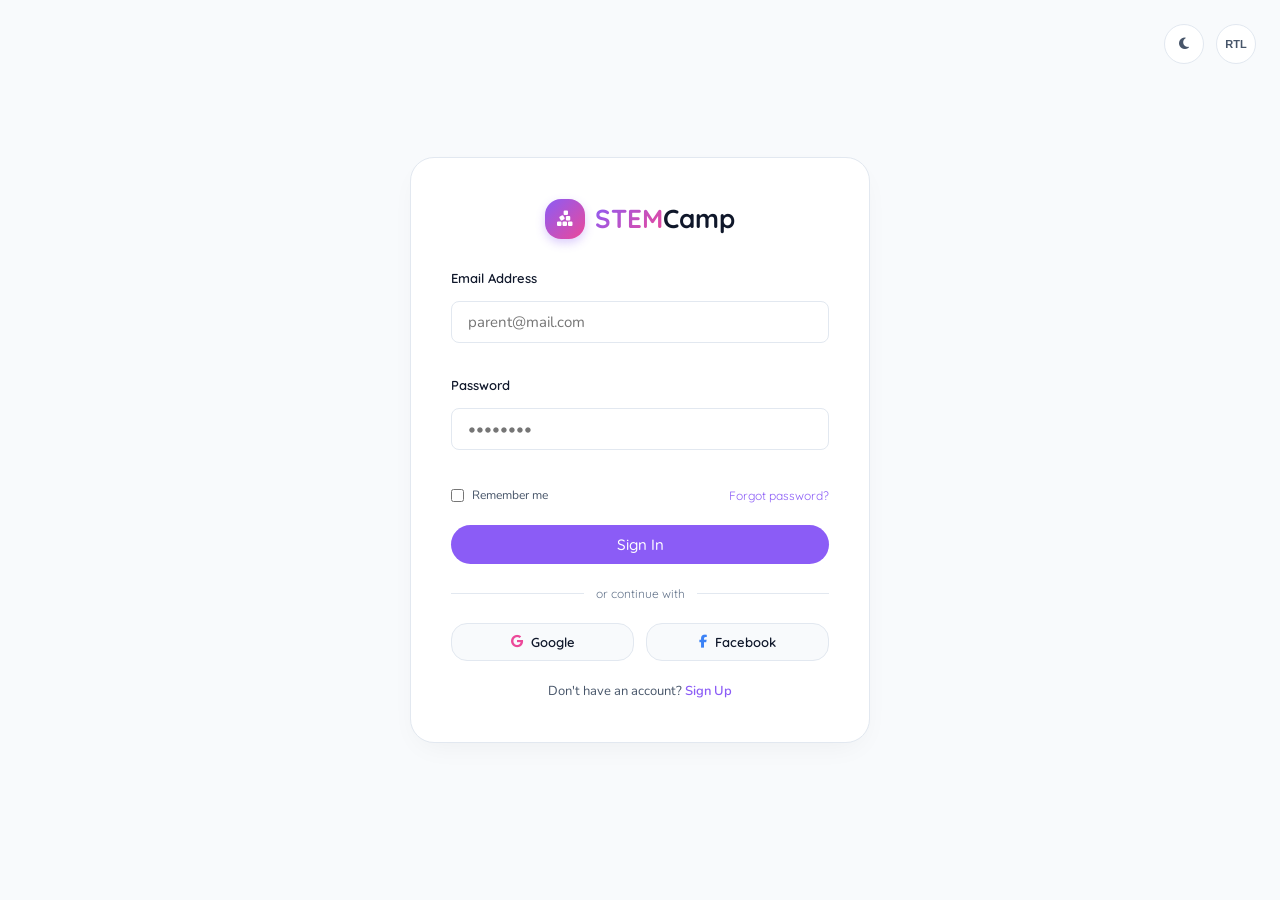
==== login.html @ 44f28d8b "bvv" ====
<!DOCTYPE html>
<html lang="en" dir="ltr">
<head>
    <meta charset="UTF-8">
    <meta name="viewport" content="width=device-width, initial-scale=1.0">
    <title>Login - STEM & Coding Summer Camp Portal</title>
    <!-- Inline SVG Favicon representing branding cubes -->
    <link rel="icon" type="image/svg+xml" href="data:image/svg+xml,%3Csvg xmlns='http://www.w3.org/2000/svg' viewBox='0 0 100 100'%3E%3Cpath d='M50 15 L85 32 L50 50 L15 32 Z' fill='%23a855f7'/%3E%3Cpath d='M15 32 L50 50 L50 85 L15 67 Z' fill='%237c3aed'/%3E%3Cpath d='M50 50 L85 32 L85 67 L50 85 Z' fill='%236d28d9'/%3E%3Cpath d='M50 35 L68 44 L50 53 L32 44 Z' fill='%23ec4899'/%3E%3Cpath d='M32 44 L50 53 L50 71 L32 62 Z' fill='%23db2777'/%3E%3Cpath d='M50 53 L68 44 L68 62 L50 71 Z' fill='%23be185d'/%3E%3C/svg%3E">
    <!-- Google Fonts for Modern Playful and Professional Look -->
    <link rel="preconnect" href="https://fonts.googleapis.com">
    <link rel="preconnect" href="https://fonts.gstatic.com" crossorigin>
    <link href="https://fonts.googleapis.com/css2?family=Nunito:wght@300..900&family=Quicksand:wght@300..700&family=Inter:wght@300..900&display=swap" rel="stylesheet">
    <!-- FontAwesome Icons -->
    <link rel="stylesheet" href="https://cdnjs.cloudflare.com/ajax/libs/font-awesome/6.4.0/css/all.min.css">
    <!-- Local Stylesheet -->
    <link rel="stylesheet" href="style.css">
</head>
<body class="light-theme ltr auth-body">

    <!-- Top Right Toggles -->
    <div class="auth-header-toggles">
        <!-- Theme Toggle -->
        <button class="theme-toggle" aria-label="Toggle Dark/Light Mode">
            <i class="fa-solid fa-moon"></i>
        </button>
        <!-- LTR/RTL Text Direction Toggle -->
        <button class="dir-toggle" aria-label="Toggle LTR/RTL Text Direction">
            <span>RTL</span>
        </button>
    </div>

    <!-- Login Container -->
    <div class="auth-card">
        <!-- Logo -->
        <a href="index.html" class="logo">
            <div class="logo-icon">
                <i class="fa-solid fa-cubes-stacked"></i>
            </div>
            <div class="logo-text">
                <span class="logo-highlight">STEM</span>Camp
            </div>
        </a>

        <!-- Form -->
        <form class="auth-form" id="login-form">
            <div class="form-group">
                <label class="form-label" for="login-email">Email Address</label>
                <input type="email" id="login-email" class="form-input" placeholder="parent@mail.com" required>
            </div>
            <div class="form-group">
                <label class="form-label" for="login-password">Password</label>
                <input type="password" id="login-password" class="form-input" placeholder="••••••••" required>
            </div>

            <div class="form-options">
                <label class="form-checkbox">
                    <input type="checkbox" id="remember-me">
                    <span>Remember me</span>
                </label>
                <a href="#">Forgot password?</a>
            </div>

            <button type="submit" class="btn btn-primary w-100">Sign In</button>
        </form>

        <!-- Divider -->
        <div class="auth-divider">or continue with</div>

        <!-- OAuth Buttons -->
        <div class="oauth-buttons">
            <button type="button" class="btn-oauth" id="oauth-google">
                <i class="fa-brands fa-google text-pink"></i> Google
            </button>
            <button type="button" class="btn-oauth" id="oauth-facebook">
                <i class="fa-brands fa-facebook-f text-blue"></i> Facebook
            </button>
        </div>

        <!-- Footer link -->
        <div class="auth-footer-text">
            Don't have an account? <a href="register.html">Sign Up</a>
        </div>
    </div>

    <script>
        document.addEventListener('DOMContentLoaded', () => {
            const body = document.body;
            const themeToggles = document.querySelectorAll('.theme-toggle');
            const dirToggles = document.querySelectorAll('.dir-toggle');
            const loginForm = document.getElementById('login-form');

            // --- Theme & Direction Sync on Load ---
            const savedTheme = localStorage.getItem('theme');
            if (savedTheme === 'dark') {
                body.classList.add('dark-theme');
                themeToggles.forEach(t => {
                    const icon = t.querySelector('i');
                    if (icon) icon.className = 'fa-solid fa-sun';
                });
            }

            const savedDir = localStorage.getItem('dir');
            if (savedDir === 'rtl') {
                body.classList.add('rtl');
                document.documentElement.dir = 'rtl';
                dirToggles.forEach(t => {
                    const span = t.querySelector('span');
                    if (span) span.textContent = 'LTR';
                });
            }

            // --- Toggles Functionality ---
            themeToggles.forEach(toggle => {
                toggle.addEventListener('click', () => {
                    body.classList.toggle('dark-theme');
                    const isDark = body.classList.contains('dark-theme');
                    themeToggles.forEach(t => {
                        const icon = t.querySelector('i');
                        if (icon) {
                            icon.className = isDark ? 'fa-solid fa-sun' : 'fa-solid fa-moon';
                        }
                    });
                    localStorage.setItem('theme', isDark ? 'dark' : 'light');
                });
            });

            dirToggles.forEach(toggle => {
                toggle.addEventListener('click', () => {
                    body.classList.toggle('rtl');
                    const isRtl = body.classList.contains('rtl');
                    document.documentElement.dir = isRtl ? 'rtl' : 'ltr';
                    dirToggles.forEach(t => {
                        const span = t.querySelector('span');
                        if (span) {
                            span.textContent = isRtl ? 'LTR' : 'RTL';
                        }
                    });
                    localStorage.setItem('dir', isRtl ? 'rtl' : 'ltr');
                });
            });

            // --- Form Redirection ---
            if (loginForm) {
                loginForm.addEventListener('submit', (e) => {
                    e.preventDefault();
                    const email = document.getElementById('login-email').value;
                    
                    // Simple simulated routing logic
                    if (email.toLowerCase().includes('admin')) {
                        window.location.href = 'index.html?view=admin-dashboard';
                    } else {
                        window.location.href = 'index.html?view=user-dashboard';
                    }
                });
            }

            // Simulating OAuth clicks
            const socialButtons = document.querySelectorAll('.btn-oauth');
            socialButtons.forEach(btn => {
                btn.addEventListener('click', () => {
                    window.location.href = 'index.html?view=user-dashboard';
                });
            });
        });
    </script>
</body>
</html>
---- style.css ----
/* ==========================================================================
   DESIGN SYSTEM & VARIABLES
   ========================================================================== */
:root {
    /* HSL Tailored Brand Palette */
    --purple: #8b5cf6;
    --purple-hover: #7c3aed;
    --purple-light: #f5f3ff;
    
    --pink: #ec4899;
    --pink-hover: #db2777;
    --pink-light: #fdf2f8;
    
    --blue: #3b82f6;
    --blue-hover: #2563eb;
    --blue-light: #eff6ff;
    
    --green: #22c55e;
    --green-hover: #16a34a;
    --green-light: #f0fdf4;
    
    --yellow: #eab308;
    --yellow-hover: #ca8a04;
    --yellow-light: #fef9c3;
    
    --red: #ef4444;
    --red-light: #fee2e2;
    --red-hover: #dc2626;

    /* Light Mode Variables */
    --bg-primary: #ffffff;
    --bg-secondary: #f8fafc;
    --bg-alt: #f1f5f9;
    --text-primary: #0f172a;
    --text-secondary: #475569;
    --text-muted: #64748b;
    --border-color: #e2e8f0;
    --card-bg: rgba(255, 255, 255, 0.85);
    --card-shadow: 0 10px 30px -10px rgba(0, 0, 0, 0.06);
    --sidebar-bg: #1e293b;
    --sidebar-link-hover: #334155;
    --topbar-bg: #ffffff;
    --input-bg: #ffffff;
    
    /* Font Stacks */
    --font-heading: 'Quicksand', sans-serif;
    --font-body: 'Nunito', sans-serif;
    --font-mono: 'Inter', sans-serif;
    
    /* Hero Overlays with at least 70% visibility of background images (Dark overlays for white text contrast) */
    --hero-overlay-light: linear-gradient(135deg, rgba(15, 23, 42, 0.35), rgba(15, 23, 42, 0.25));
    --hero-overlay-blue: linear-gradient(135deg, rgba(11, 19, 41, 0.35), rgba(15, 23, 42, 0.25));

    /* Border Radius System */
    --radius-sm: 8px;
    --radius-md: 16px;
    --radius-lg: 24px;
    --radius-full: 9999px;
    
    /* Animation System */
    --transition-fast: 0.2s ease;
    --transition-normal: 0.3s cubic-bezier(0.4, 0, 0.2, 1);
    --transition-slow: 0.5s ease;
}

/* Dark Mode Variables Override */
body.dark-theme {
    --bg-primary: #0f172a;
    --bg-secondary: #1e293b;
    --bg-alt: #0b0f19;
    --text-primary: #f8fafc;
    --text-secondary: #cbd5e1;
    --text-muted: #94a3b8;
    --border-color: #334155;
    --card-bg: rgba(30, 41, 59, 0.85);
    --card-shadow: 0 10px 30px -10px rgba(0, 0, 0, 0.3);
    --sidebar-bg: #0b1329;
    --sidebar-link-hover: #1e293b;
    --topbar-bg: #0f172a;
    --input-bg: #1e293b;
    
    /* Light tints overrides in dark mode */
    --purple-light: rgba(139, 92, 246, 0.12);
    --pink-light: rgba(236, 72, 153, 0.12);
    --blue-light: rgba(59, 130, 246, 0.12);
    --green-light: rgba(34, 197, 94, 0.12);
    --yellow-light: rgba(234, 179, 8, 0.12);
    --red-light: rgba(239, 68, 68, 0.12);

    /* Hero Overlays with at least 70% visibility of background images (Dark mode variants) */
    --hero-overlay-light: linear-gradient(135deg, rgba(15, 23, 42, 0.35), rgba(15, 23, 42, 0.25));
    --hero-overlay-blue: linear-gradient(135deg, rgba(11, 19, 41, 0.35), rgba(15, 23, 42, 0.25));
}

/* RTL Direction Support */
body.rtl {
    direction: rtl;
    text-align: right;
}

/* ==========================================================================
   BASE STYLES & RESET
   ========================================================================== */
* {
    box-sizing: border-box;
    margin: 0;
    padding: 0;
}

html {
    overflow-x: hidden;
    width: 100%;
}

body {
    font-family: var(--font-body);
    font-size: 16px;
    line-height: 1.6;
    background-color: var(--bg-primary);
    color: var(--text-primary);
    transition: background-color var(--transition-normal), color var(--transition-normal);
    overflow-x: hidden;
    width: 100%;
    position: relative;
}

h1, h2, h3, h4, h5, h6 {
    font-family: var(--font-heading);
    font-weight: 600;
    color: var(--text-primary);
    line-height: 1.25;
}

a {
    color: var(--purple);
    text-decoration: none;
    transition: color var(--transition-fast);
}

a:hover {
    color: var(--purple-hover);
}

ul {
    list-style: none;
}

img {
    max-width: 100%;
    height: auto;
    display: block;
}

/* ==========================================================================
   LAYOUT CONTAINERS & UTILITIES
   ========================================================================== */
.container {
    width: 100%;
    max-width: 1200px;
    margin: 0 auto;
    padding: 0 24px;
}

.grid {
    display: grid;
    gap: 32px;
}

.grid-2-equal {
    grid-template-columns: repeat(2, 1fr);
}

.grid-3 {
    grid-template-columns: repeat(3, 1fr);
}

.grid-4 {
    grid-template-columns: repeat(4, 1fr);
}

.bg-alt {
    background-color: var(--bg-secondary);
}

.text-center { text-align: center; }
.text-purple { color: var(--purple) !important; }
.text-pink { color: var(--pink) !important; }
.text-blue { color: var(--blue) !important; }
.text-green { color: var(--green) !important; }
.text-yellow { color: var(--yellow) !important; }
.text-red { color: var(--red) !important; }
.text-white { color: #ffffff !important; }
.text-dark { color: #0f172a !important; }
.bg-purple { background-color: var(--purple) !important; }
.bg-pink { background-color: var(--pink) !important; }
.bg-blue { background-color: var(--blue) !important; }
.bg-green { background-color: var(--green) !important; }
.bg-yellow { background-color: var(--yellow) !important; }
.bg-red { background-color: var(--red) !important; }
.bg-pink-light { background-color: var(--pink-light) !important; }
.bg-blue-light { background-color: var(--blue-light) !important; }
.bg-green-light { background-color: var(--green-light) !important; }
.bg-red-light { background-color: var(--red-light) !important; }

.mt-2 { margin-top: 16px; }
.mt-3 { margin-top: 24px; }
.mt-4 { margin-top: 32px; }
.mb-2 { margin-bottom: 16px; }
.mb-4 { margin-bottom: 32px; }
.w-100 { width: 100%; }
.max-width-700 { max-width: 700px; margin-left: auto; margin-right: auto; }
.max-width-400 { max-width: 400px; }
.hidden { display: none !important; }
.rounded-card { border-radius: var(--radius-md); }
.box-shadow-lg { box-shadow: 0 20px 40px -15px rgba(0, 0, 0, 0.1); }
.text-muted { color: var(--text-muted); }
.text-uppercase { text-transform: uppercase; }
.text-sm { font-size: 14px; }

/* ==========================================================================
   BUTTONS & FORMS
   ========================================================================== */
.btn {
    display: inline-flex;
    align-items: center;
    justify-content: center;
    gap: 8px;
    font-family: var(--font-heading);
    font-weight: 500;
    font-size: 15px;
    padding: 10px 20px;
    border-radius: var(--radius-full);
    border: none;
    cursor: pointer;
    transition: all var(--transition-fast);
}

.btn-lg {
    padding: 14px 28px;
    font-size: 17px;
}

.btn-sm {
    padding: 6px 12px;
    font-size: 13px;
}

.btn-primary {
    background-color: var(--purple);
    color: #ffffff;
}

.btn-primary:hover {
    background-color: var(--purple-hover);
    transform: translateY(-2px);
}

.btn-secondary {
    background-color: var(--pink);
    color: #ffffff;
}

.btn-secondary:hover {
    background-color: var(--pink-hover);
    transform: translateY(-2px);
}

.btn-filter {
    background-color: var(--bg-secondary);
    color: var(--text-secondary);
    border: 1px solid var(--border-color);
    margin: 4px;
}

.btn-filter.active, .btn-filter:hover {
    background-color: var(--purple);
    color: #ffffff;
    border-color: var(--purple);
}

.form-group {
    margin-bottom: 16px;
    text-align: start;
}

.form-group label {
    display: block;
    font-family: var(--font-heading);
    font-size: 14px;
    margin-bottom: 6px;
    color: var(--text-secondary);
}

.form-input, .form-select, .form-textarea {
    width: 100%;
    padding: 10px 16px;
    border: 1px solid var(--border-color);
    background-color: var(--input-bg);
    color: var(--text-primary);
    border-radius: var(--radius-sm);
    font-family: var(--font-body);
    font-size: 15px;
    transition: border-color var(--transition-fast);
}

.form-input:focus, .form-select:focus, .form-textarea:focus {
    outline: none;
    border-color: var(--purple);
}

.form-row {
    display: flex;
    gap: 16px;
}

.form-row .form-group {
    flex: 1;
}

.checkbox-group {
    display: flex;
    align-items: flex-start;
    gap: 10px;
    text-align: start;
}

.checkbox-group input {
    margin-top: 4px;
}

.checkbox-group label {
    font-family: var(--font-body);
    font-size: 14px;
    line-height: 1.4;
}

.alert {
    padding: 12px 16px;
    border-radius: var(--radius-sm);
    font-size: 14px;
    display: flex;
    align-items: center;
    gap: 10px;
}

.alert-success {
    background-color: var(--green-light);
    color: var(--green);
    border: 1px solid rgba(34, 197, 94, 0.2);
}

.alert-danger {
    background-color: var(--red-light);
    color: var(--red);
    border: 1px solid rgba(239, 68, 68, 0.2);
}

/* ==========================================================================
   GLOBAL HEADER & MENU
   ========================================================================== */
.global-header {
    position: sticky;
    top: 0;
    z-index: 1000;
    background-color: rgba(255, 255, 255, 0.85);
    backdrop-filter: blur(12px);
    border-bottom: 1px solid var(--border-color);
    transition: background-color var(--transition-normal), border-color var(--transition-normal);
}

body.dark-theme .global-header {
    background-color: rgba(15, 23, 42, 0.85);
}

.header-container {
    max-width: 1200px;
    margin: 0 auto;
    padding: 16px 24px;
    display: flex;
    align-items: center;
    justify-content: space-between;
}

/* LOGO DESIGNS */
.logo {
    display: flex;
    align-items: center;
    gap: 10px;
    font-family: var(--font-heading);
    font-size: 24px;
    font-weight: 700;
    color: var(--text-primary);
}

.logo-icon {
    width: 40px;
    height: 40px;
    border-radius: var(--radius-md);
    background: linear-gradient(135deg, var(--purple), var(--pink));
    display: flex;
    align-items: center;
    justify-content: center;
    color: #ffffff;
    font-size: 18px;
    box-shadow: 0 4px 10px rgba(139, 92, 246, 0.3);
}

.logo-highlight {
    background: linear-gradient(135deg, var(--purple), var(--pink));
    -webkit-background-clip: text;
    -webkit-text-fill-color: transparent;
}

.nav-links {
    display: flex;
    align-items: center;
    gap: 24px;
}

.nav-item {
    position: relative;
}

.nav-link {
    font-family: var(--font-heading);
    font-weight: 500;
    font-size: 15px;
    color: var(--text-secondary);
    padding: 8px 12px;
    border-radius: var(--radius-sm);
}

.nav-link:hover {
    color: var(--purple);
    background-color: var(--bg-secondary);
}

/* Dropdown Menu System */
.has-dropdown:hover .dropdown-menu {
    opacity: 1;
    visibility: visible;
    transform: translateY(0);
}

.dropdown-menu {
    position: absolute;
    top: 100%;
    left: 50%;
    transform: translateX(-50%) translateY(10px);
    background-color: var(--bg-primary);
    border: 1px solid var(--border-color);
    border-radius: var(--radius-md);
    box-shadow: var(--card-shadow);
    padding: 8px 0;
    width: 220px;
    opacity: 0;
    visibility: hidden;
    transition: all var(--transition-fast);
    z-index: 100;
}

.dropdown-item {
    display: block;
    padding: 8px 16px;
    font-family: var(--font-body);
    font-size: 14px;
    color: var(--text-secondary);
}

.dropdown-item:hover {
    background-color: var(--purple-light);
    color: var(--purple);
}

.header-actions {
    display: flex;
    align-items: center;
    gap: 16px;
}

.theme-toggle, .dir-toggle, .mobile-nav-toggle {
    width: 40px;
    height: 40px;
    border-radius: var(--radius-full);
    border: 1px solid var(--border-color);
    background-color: var(--bg-primary);
    color: var(--text-secondary);
    cursor: pointer;
    display: flex;
    align-items: center;
    justify-content: center;
    transition: all var(--transition-fast);
}

.theme-toggle:hover, .dir-toggle:hover, .mobile-nav-toggle:hover {
    border-color: var(--purple);
    color: var(--purple);
}

.dir-toggle span {
    font-size: 11px;
    font-weight: 700;
}

.mobile-nav-toggle {
    display: none;
}

/* ==========================================================================
   GLASSMORPHISM & GENERAL CARDS
   ========================================================================== */
.glass-card {
    background: var(--card-bg);
    backdrop-filter: blur(12px);
    border: 1px solid var(--border-color);
    border-radius: var(--radius-md);
    padding: 24px;
    box-shadow: var(--card-shadow);
    transition: transform var(--transition-fast), box-shadow var(--transition-fast);
}

.glass-card:hover {
    transform: translateY(-4px);
    box-shadow: 0 20px 40px -15px rgba(0, 0, 0, 0.08);
}

/* ==========================================================================
   GLOBAL FOOTER
   ========================================================================== */
.global-footer {
    background-color: #0f172a;
    color: #94a3b8;
    padding: 64px 0 24px 0;
    border-top: 1px solid #1e293b;
}

.footer-grid {
    display: grid;
    grid-template-columns: repeat(4, 1fr);
    gap: 32px;
    margin-bottom: 48px;
}

.footer-brand .logo {
    margin-bottom: 16px;
}

.footer-tagline {
    font-size: 14px;
    margin-bottom: 16px;
    line-height: 1.5;
}

.social-links {
    display: flex;
    gap: 12px;
}

.social-links a {
    width: 36px;
    height: 36px;
    border-radius: var(--radius-full);
    background-color: #1e293b;
    color: #94a3b8;
    display: flex;
    align-items: center;
    justify-content: center;
    transition: all var(--transition-fast);
}

.social-links a:hover {
    background-color: var(--purple);
    color: #ffffff;
}

.footer-links-col h4 {
    color: #ffffff;
    font-size: 16px;
    margin-bottom: 16px;
}

.footer-links-col ul li {
    margin-bottom: 10px;
}

.footer-links-col ul li a {
    color: #94a3b8;
    font-size: 14px;
}

.footer-links-col ul li a:hover {
    color: var(--purple);
}

.security-cert-block {
    display: flex;
    flex-direction: column;
    gap: 12px;
}

.cert-item {
    display: flex;
    align-items: center;
    gap: 10px;
    font-size: 14px;
    color: #ffffff;
}

.footer-bottom {
    border-top: 1px solid #1e293b;
    padding-top: 24px;
}

.footer-bottom-flex {
    display: flex;
    align-items: center;
    justify-content: space-between;
    font-size: 13px;
}

.footer-legal-links {
    display: flex;
    gap: 16px;
}

.footer-legal-links a {
    color: #94a3b8;
}

/* ==========================================================================
   SPA VIEWS CONFIGURATION
   ========================================================================== */
.spa-view {
    display: none;
    opacity: 0;
    transition: opacity var(--transition-slow);
}

.spa-view.active {
    display: block;
    opacity: 1;
}

/* ==========================================================================
   HOME 1 & 2 VIEWS SECTION STYLING
   ========================================================================== */
section {
    padding: 80px 0;
}

.section-header {
    text-align: center;
    max-width: 650px;
    margin: 0 auto 48px auto;
}

.subtitle {
    font-family: var(--font-heading);
    font-size: 14px;
    text-transform: uppercase;
    letter-spacing: 1.5px;
    display: inline-block;
    margin-bottom: 10px;
}

.section-title {
    font-size: 32px;
    margin-bottom: 16px;
}

.section-desc {
    color: var(--text-secondary);
}

/* Home 1 Section 1: Hero */
.hero-section {
    padding: 100px 0;
    min-height: 600px;
    display: flex;
    align-items: center;
}

.hero-grid {
    display: grid;
    grid-template-columns: 1.2fr 0.8fr;
    gap: 48px;
    align-items: center;
}

.badge-new {
    display: inline-flex;
    align-items: center;
    gap: 8px;
    background-color: var(--purple-light);
    color: var(--purple);
    padding: 6px 14px;
    border-radius: var(--radius-full);
    font-size: 13px;
    font-family: var(--font-heading);
    font-weight: 500;
    margin-bottom: 24px;
}

.badge-dot {
    width: 6px;
    height: 6px;
    background-color: var(--purple);
    border-radius: 50%;
    display: inline-block;
    animation: pulse 2s infinite;
}

.hero-title {
    font-size: 48px;
    margin-bottom: 20px;
}

.hero-desc {
    font-size: 18px;
    color: var(--text-secondary);
    margin-bottom: 32px;
}

.hero-buttons {
    display: flex;
    flex-wrap: wrap;
    gap: 16px;
    margin-bottom: 40px;
}

.hero-stats {
    display: flex;
    flex-wrap: wrap;
    gap: 32px;
}

.stat-mini {
    display: flex;
    flex-direction: column;
}

.stat-num {
    font-family: var(--font-heading);
    font-size: 28px;
    color: var(--purple);
}

.stat-lbl {
    font-size: 13px;
    color: var(--text-secondary);
}

.hero-interactive-card h3 {
    margin: 12px 0 8px 0;
}

.card-header-icon {
    width: 48px;
    height: 48px;
    border-radius: var(--radius-sm);
    background-color: var(--purple-light);
    color: var(--purple);
    display: flex;
    align-items: center;
    justify-content: center;
    font-size: 20px;
}

.progress-bar-container {
    margin-top: 16px;
}

.progress-label {
    display: flex;
    justify-content: space-between;
    font-size: 13px;
    margin-bottom: 6px;
}

.progress-track {
    height: 8px;
    background-color: var(--border-color);
    border-radius: var(--radius-full);
    overflow: hidden;
}

.progress-fill {
    height: 100%;
    background: linear-gradient(135deg, var(--purple), var(--pink));
    border-radius: var(--radius-full);
}

/* Home 1 Section 2: Curriculum Pathways */
.pathway-card {
    background-color: var(--bg-primary);
    border: 1px solid var(--border-color);
    border-radius: var(--radius-md);
    padding: 32px;
    transition: all var(--transition-fast);
}

.pathway-card:hover {
    transform: translateY(-6px);
    box-shadow: var(--card-shadow);
    border-color: var(--purple);
}

.pathway-icon {
    width: 56px;
    height: 56px;
    border-radius: var(--radius-md);
    display: flex;
    align-items: center;
    justify-content: center;
    font-size: 24px;
    margin-bottom: 24px;
}

.pathway-card h3 {
    margin-bottom: 12px;
}

.pathway-card p {
    color: var(--text-secondary);
    font-size: 14px;
    margin-bottom: 20px;
}

.pathway-details {
    margin-bottom: 24px;
}

.pathway-details li {
    font-size: 13px;
    display: flex;
    align-items: center;
    gap: 8px;
    margin-bottom: 8px;
}

.pathway-link {
    font-family: var(--font-heading);
    font-size: 14px;
    display: flex;
    align-items: center;
    gap: 6px;
}

/* Home 1 Section 3: Safety & Compliance */
.badge-grid {
    display: grid;
    grid-template-columns: repeat(2, 1fr);
    gap: 24px;
}

.badge-card {
    background-color: var(--bg-primary);
    border: 1px solid var(--border-color);
    border-radius: var(--radius-md);
    padding: 24px;
    box-shadow: var(--card-shadow);
}

.badge-icon {
    font-size: 32px;
    margin-bottom: 12px;
}

.badge-card h4 {
    margin-bottom: 6px;
}

.badge-card p {
    font-size: 13px;
    color: var(--text-secondary);
}

.safety-list {
    margin-top: 24px;
}

.safety-list li {
    display: flex;
    align-items: center;
    gap: 12px;
    margin-bottom: 12px;
    font-weight: 500;
}

/* Home 1 Section 4: Teacher Bios */
.teacher-card {
    background-color: var(--bg-primary);
    border: 1px solid var(--border-color);
    border-radius: var(--radius-md);
    overflow: hidden;
    box-shadow: var(--card-shadow);
    transition: transform var(--transition-fast);
}

.teacher-card:hover {
    transform: translateY(-6px);
}

.teacher-image-wrapper {
    position: relative;
    height: 250px;
}

.teacher-image {
    width: 100%;
    height: 100%;
    object-fit: cover;
}

.teacher-role {
    position: absolute;
    bottom: 12px;
    left: 12px;
    padding: 4px 12px;
    border-radius: var(--radius-full);
    font-family: var(--font-heading);
    font-size: 12px;
}

.teacher-info {
    padding: 24px;
}

.teacher-info h3 {
    margin-bottom: 6px;
}

.teacher-degree {
    font-size: 13px;
    color: var(--purple);
    font-weight: 500;
    margin-bottom: 12px;
}

.teacher-bio {
    font-size: 14px;
    color: var(--text-secondary);
    margin-bottom: 16px;
}

.teacher-badges {
    display: flex;
    gap: 8px;
}

.teacher-badge {
    font-size: 11px;
    background-color: var(--bg-secondary);
    padding: 4px 8px;
    border-radius: var(--radius-sm);
    color: var(--text-secondary);
}

/* Home 1 Section 5: Interactive FAQ Accordion */
.faq-accordion {
    max-width: 800px;
    margin: 0 auto;
}

.accordion-item {
    border-bottom: 1px solid var(--border-color);
    padding: 16px 0;
}

.accordion-header {
    width: 100%;
    display: flex;
    justify-content: space-between;
    align-items: center;
    background: none;
    border: none;
    cursor: pointer;
    font-family: var(--font-heading);
    font-size: 18px;
    color: var(--text-primary);
    text-align: start;
}

.accordion-body {
    max-height: 0;
    overflow: hidden;
    transition: max-height var(--transition-normal);
}

.accordion-body p {
    padding-top: 12px;
    font-size: 15px;
    color: var(--text-secondary);
}

.accordion-item.active .accordion-body {
    max-height: 200px;
}

.accordion-item.active .accordion-header i {
    transform: rotate(45deg);
    color: var(--purple);
}

/* Home 1 Section 6: Testimonials */
.testimonial-card {
    background-color: var(--bg-primary);
    border: 1px solid var(--border-color);
    border-radius: var(--radius-md);
    padding: 32px;
    box-shadow: var(--card-shadow);
}

.stars {
    color: var(--yellow);
    margin-bottom: 16px;
}

.testimonial-text {
    font-style: italic;
    font-size: 15px;
    color: var(--text-secondary);
    margin-bottom: 24px;
}

.testimonial-author h4 {
    font-size: 16px;
}

.author-sub {
    font-size: 13px;
    color: var(--text-muted);
}

/* ==========================================================================
   HOME 2 VIEWS SECTION STYLING (INTERACTIVE PORTAL)
   ========================================================================== */
.badge-interactive {
    display: inline-flex;
    align-items: center;
    gap: 8px;
    padding: 6px 14px;
    border-radius: var(--radius-full);
    font-size: 13px;
    font-family: var(--font-heading);
}

.finder-filter-box {
    margin-top: 32px;
    background-color: rgba(255, 255, 255, 0.95);
}

body.dark-theme .finder-filter-box {
    background-color: rgba(30, 41, 59, 0.95);
}

.filter-controls-row {
    display: grid;
    grid-template-columns: repeat(4, 1fr);
    gap: 20px;
}

.filter-control {
    display: flex;
    flex-direction: column;
    text-align: start;
}

.filter-control label {
    font-family: var(--font-heading);
    font-size: 13px;
    color: var(--text-secondary);
    margin-bottom: 6px;
}

.filter-control.flex-end {
    justify-content: flex-end;
}

/* Home 2 Section 2: Tabs Explorer */
.tabs-container {
    max-width: 900px;
    margin: 0 auto;
}

.tabs-list {
    display: flex;
    justify-content: center;
    gap: 16px;
    margin-bottom: 32px;
}

.tab-btn {
    font-family: var(--font-heading);
    font-size: 16px;
    padding: 10px 24px;
    border-radius: var(--radius-full);
    background-color: var(--bg-secondary);
    border: 1px solid var(--border-color);
    color: var(--text-secondary);
    cursor: pointer;
    transition: all var(--transition-fast);
}

.tab-btn.active, .tab-btn:hover {
    background-color: var(--purple);
    color: #ffffff;
    border-color: var(--purple);
}

.tab-pane {
    display: none;
}

.tab-pane.active {
    display: block;
}

.tab-list-bullets {
    margin-top: 16px;
}

.tab-list-bullets li {
    margin-bottom: 10px;
    position: relative;
    padding-left: 20px;
}

.tab-list-bullets li::before {
    content: "•";
    color: var(--purple);
    font-size: 20px;
    position: absolute;
    left: 0;
    top: -2px;
}

.outcome-card {
    border-radius: var(--radius-md);
    padding: 24px;
    text-align: start;
}

.outcome-card h4 {
    margin-bottom: 16px;
}

.outcome-stat {
    font-size: 15px;
    margin-bottom: 12px;
}

.outcome-val {
    font-family: var(--font-heading);
    font-size: 24px;
    color: var(--purple);
}

/* Home 2 Section 3: Photo Stream */
.photo-stream-grid {
    display: grid;
    grid-template-columns: repeat(4, 1fr);
    gap: 16px;
}

.stream-item {
    border-radius: var(--radius-md);
    overflow: hidden;
    height: 200px;
    box-shadow: var(--card-shadow);
}

.stream-img {
    width: 100%;
    height: 100%;
    object-fit: cover;
    transition: transform var(--transition-fast);
}

.stream-item:hover .stream-img {
    transform: scale(1.08);
}

/* Home 2 Section 4: Daily Schedule Timeline */
.interactive-timeline {
    max-width: 800px;
    margin: 0 auto;
    position: relative;
}

.interactive-timeline::before {
    content: "";
    position: absolute;
    top: 0;
    bottom: 0;
    left: 120px;
    width: 3px;
    background-color: var(--border-color);
}

body.rtl .interactive-timeline::before {
    left: auto;
    right: 120px;
}

.timeline-step {
    display: flex;
    margin-bottom: 32px;
    position: relative;
}

.time-label {
    width: 100px;
    font-family: var(--font-heading);
    font-size: 14px;
    color: var(--purple);
    text-align: right;
    padding-top: 4px;
}

body.rtl .time-label {
    text-align: left;
}

.timeline-content {
    margin-left: 48px;
    flex: 1;
    background-color: var(--bg-primary);
    border: 1px solid var(--border-color);
    border-radius: var(--radius-md);
    padding: 20px;
    position: relative;
}

body.rtl .timeline-content {
    margin-left: 0;
    margin-right: 48px;
}

.timeline-content h4 {
    margin-bottom: 8px;
}

.timeline-content p {
    font-size: 14px;
    color: var(--text-secondary);
}

/* Home 2 Section 5: Impact Counters */
.counter-card {
    background-color: var(--bg-primary);
    border: 1px solid var(--border-color);
    border-radius: var(--radius-md);
    padding: 24px;
    box-shadow: var(--card-shadow);
}

.counter-icon {
    font-size: 36px;
    margin-bottom: 12px;
}

.counter-num {
    font-family: var(--font-heading);
    font-size: 36px;
    color: var(--text-primary);
    margin-bottom: 6px;
}

/* Home 2 Section 6: Early Bird */
.badge-discount {
    background-color: var(--pink);
    color: #ffffff;
    padding: 4px 12px;
    border-radius: var(--radius-full);
    font-family: var(--font-heading);
    font-size: 13px;
    display: inline-block;
    margin-bottom: 16px;
}

.earlybird-bullets li {
    margin-top: 12px;
    display: flex;
    align-items: center;
    gap: 10px;
}

.price-output-box {
    background-color: var(--bg-secondary);
    border-radius: var(--radius-md);
    padding: 16px;
    margin-top: 20px;
}

.output-label {
    font-size: 13px;
    color: var(--text-muted);
}

.output-value {
    font-family: var(--font-heading);
    font-size: 32px;
}

/* ==========================================================================
   ABOUT VIEW
   ========================================================================== */
.about-hero-stats {
    max-width: 900px;
    margin: 40px auto 0 auto;
}

.about-stat-box {
    background-color: var(--bg-primary);
    border: 1px solid var(--border-color);
    border-radius: var(--radius-md);
    padding: 24px;
}

.stat-icon {
    font-size: 28px;
    margin-bottom: 12px;
}

.leader-card {
    background-color: var(--bg-primary);
    border: 1px solid var(--border-color);
    border-radius: var(--radius-md);
    overflow: hidden;
    box-shadow: var(--card-shadow);
}

.leader-img {
    width: 100%;
    height: 220px;
    object-fit: cover;
}

.leader-info {
    padding: 20px;
}

.leader-title {
    font-size: 13px;
    color: var(--purple);
    font-weight: 500;
    display: block;
    margin-bottom: 10px;
}

.leader-info p {
    font-size: 14px;
    color: var(--text-secondary);
}

.philosophy-card {
    background-color: var(--bg-primary);
    border: 1px solid var(--border-color);
    border-radius: var(--radius-md);
    padding: 32px;
}

.philosophy-icon {
    width: 64px;
    height: 64px;
    border-radius: var(--radius-full);
    display: inline-flex;
    align-items: center;
    justify-content: center;
    font-size: 24px;
    margin-bottom: 20px;
}

.facility-list li {
    margin-top: 16px;
    display: flex;
    align-items: flex-start;
    gap: 12px;
}

.facility-list li i {
    margin-top: 4px;
}

.partners-grid {
    display: flex;
    justify-content: center;
    flex-wrap: wrap;
    gap: 32px;
}

.partner-logo {
    display: flex;
    align-items: center;
    gap: 10px;
    font-family: var(--font-heading);
    font-size: 18px;
    color: var(--text-secondary);
}

.timeline-classic {
    position: relative;
    max-width: 800px;
    margin: 0 auto;
}

.timeline-classic::before {
    content: "";
    position: absolute;
    top: 0;
    bottom: 0;
    left: 80px;
    width: 2px;
    background-color: var(--border-color);
}

body.rtl .timeline-classic::before {
    left: auto;
    right: 80px;
}

.classic-node {
    display: flex;
    margin-bottom: 32px;
}

.node-year {
    width: 60px;
    font-family: var(--font-heading);
    font-size: 20px;
    color: var(--purple);
    padding-top: 4px;
}

.node-content {
    margin-left: 48px;
    flex: 1;
}

body.rtl .node-content {
    margin-left: 0;
    margin-right: 48px;
}

.node-content h4 {
    margin-bottom: 6px;
}

.node-content p {
    font-size: 14px;
    color: var(--text-secondary);
}

/* ==========================================================================
   SERVICES VIEW
   ========================================================================== */
.camp-catalog-card {
    background-color: var(--bg-primary);
    border: 1px solid var(--border-color);
    border-radius: var(--radius-md);
    overflow: hidden;
    box-shadow: var(--card-shadow);
    position: relative;
}

.catalog-badge {
    position: absolute;
    top: 12px;
    left: 12px;
    background-color: var(--purple);
    color: #ffffff;
    padding: 4px 12px;
    border-radius: var(--radius-full);
    font-family: var(--font-heading);
    font-size: 11px;
}

.camp-cat-img {
    width: 100%;
    height: 180px;
    object-fit: cover;
}

.camp-cat-info {
    padding: 20px;
}

.camp-cat-info h3 {
    font-size: 18px;
    margin-bottom: 10px;
    min-height: 44px;
}

.camp-cat-info p {
    font-size: 14px;
    color: var(--text-secondary);
    margin-bottom: 16px;
    min-height: 66px;
}

.camp-meta {
    display: flex;
    justify-content: space-between;
    font-size: 13px;
    color: var(--text-muted);
    border-bottom: 1px solid var(--border-color);
    padding-bottom: 12px;
    margin-bottom: 16px;
}

.camp-footer-price {
    display: flex;
    justify-content: space-between;
    align-items: center;
}

.price-val {
    font-family: var(--font-heading);
    font-size: 22px;
    color: var(--purple);
}

.mini-card {
    border-radius: var(--radius-md);
    padding: 24px;
    margin-bottom: 16px;
}

.weekend-section .workshop-box {
    background-color: var(--bg-primary);
    border-radius: var(--radius-md);
    padding: 24px;
    box-shadow: var(--card-shadow);
    border-top: 4px solid var(--border-color);
    position: relative;
}

.border-pink { border-top-color: var(--pink) !important; }
.border-blue { border-top-color: var(--blue) !important; }
.border-green { border-top-color: var(--green) !important; }

.date-badge {
    padding: 2px 10px;
    border-radius: var(--radius-full);
    font-family: var(--font-heading);
    font-size: 11px;
    display: inline-block;
    margin-bottom: 12px;
}

.w-price {
    font-family: var(--font-heading);
    font-size: 18px;
    color: var(--text-primary);
    display: block;
    margin-top: 16px;
}

.themes-row {
    display: flex;
    flex-wrap: wrap;
    gap: 10px;
    margin-top: 16px;
}

.theme-tag {
    background-color: var(--bg-secondary);
    border: 1px solid var(--border-color);
    padding: 6px 12px;
    border-radius: var(--radius-full);
    font-size: 13px;
    color: var(--text-secondary);
}

.pricing-card {
    background-color: var(--bg-primary);
    border: 1px solid var(--border-color);
    border-radius: var(--radius-md);
    padding: 32px;
    position: relative;
}

.pricing-card.active {
    border-color: var(--purple);
    box-shadow: var(--card-shadow);
    transform: scale(1.03);
}

.badge-popular {
    position: absolute;
    top: -12px;
    left: 50%;
    transform: translateX(-50%);
    background-color: var(--purple);
    color: #ffffff;
    padding: 2px 12px;
    border-radius: var(--radius-full);
    font-family: var(--font-heading);
    font-size: 11px;
}

.price-circle {
    margin: 16px 0;
    font-size: 14px;
}

.pricing-bullets li {
    margin-bottom: 8px;
    font-size: 14px;
    color: var(--text-secondary);
}

.sg-checklist li {
    margin-top: 12px;
    font-weight: 500;
}

/* ==========================================================================
   CONTACT VIEW
   ========================================================================== */
.contact-mini-card {
    background-color: var(--bg-primary);
    border: 1px solid var(--border-color);
    border-radius: var(--radius-md);
    padding: 24px;
}

.c-icon {
    font-size: 28px;
    margin-bottom: 12px;
}

.support-avatar-row {
    display: flex;
    align-items: center;
    gap: 16px;
}

.support-avatar {
    width: 60px;
    height: 60px;
    border-radius: var(--radius-full);
    object-fit: cover;
}

.directory-card {
    background-color: var(--bg-primary);
    border: 1px solid var(--border-color);
    border-radius: var(--radius-md);
    padding: 24px;
}

.directory-card h4 {
    margin-bottom: 6px;
}

/* Chat Simulator Widget Styles */
.chat-simulator-box {
    border-radius: var(--radius-md);
    overflow: hidden;
    border: 1px solid var(--border-color);
}

.chat-sim-header {
    display: flex;
    align-items: center;
    gap: 12px;
    padding: 16px;
}

.chat-avatar {
    width: 36px;
    height: 36px;
    border-radius: var(--radius-full);
    background-color: rgba(255,255,255,0.2);
    display: flex;
    align-items: center;
    justify-content: center;
}

.status-online {
    display: flex;
    align-items: center;
    gap: 6px;
    font-size: 12px;
}

.status-online .dot {
    width: 8px;
    height: 8px;
    background-color: #22c55e;
    border-radius: 50%;
}

.chat-sim-messages {
    height: 250px;
    overflow-y: auto;
    padding: 16px;
    background-color: var(--bg-secondary);
}

.message {
    margin-bottom: 12px;
    max-width: 80%;
    padding: 10px 14px;
    border-radius: var(--radius-md);
    font-size: 14px;
    position: relative;
}

.msg-bot {
    background-color: var(--bg-primary);
    color: var(--text-primary);
    align-self: flex-start;
}

.msg-user {
    background-color: var(--purple);
    color: #ffffff;
    margin-left: auto;
}

body.rtl .msg-user {
    margin-left: 0;
    margin-right: auto;
}

.msg-time {
    display: block;
    font-size: 10px;
    color: var(--text-muted);
    text-align: right;
    margin-top: 4px;
}

.chat-sim-input-row {
    display: flex;
    padding: 12px;
    gap: 10px;
    background-color: var(--bg-primary);
    border-top: 1px solid var(--border-color);
}

.btn-icon {
    width: 44px;
    height: 44px;
    border-radius: var(--radius-full);
    padding: 0;
}

.mock-map {
    height: 300px;
    background-color: var(--bg-alt);
    position: relative;
    overflow: hidden;
}

.map-marker {
    position: absolute;
    top: 50%;
    left: 50%;
    transform: translate(-50%, -50%);
    font-size: 36px;
}

.map-tooltip {
    position: absolute;
    top: calc(50% + 20px);
    left: 50%;
    transform: translateX(-50%);
    background-color: #0f172a;
    color: #ffffff;
    padding: 6px 12px;
    border-radius: var(--radius-sm);
    font-size: 12px;
    text-align: center;
}

/* ==========================================================================
   DASHBOARD UNIVERSAL PORTAL RULES
   ========================================================================== */
.dashboard-view {
    display: flex;
    min-height: 100vh;
    background-color: var(--bg-secondary);
}

.dashboard-sidebar {
    width: 260px;
    background-color: var(--sidebar-bg);
    display: flex;
    flex-direction: column;
    padding: 24px 0;
    flex-shrink: 0;
}

.sidebar-logo {
    display: flex;
    align-items: center;
    gap: 12px;
    padding: 0 24px 24px 24px;
    border-bottom: 1px solid rgba(255,255,255,0.1);
    text-decoration: none !important;
}

.sidebar-nav {
    flex: 1;
    margin-top: 24px;
}

.sidebar-link {
    display: flex;
    align-items: center;
    gap: 12px;
    padding: 12px 24px;
    color: #94a3b8;
    font-family: var(--font-heading);
    font-size: 15px;
    transition: all var(--transition-fast);
}

.sidebar-link:hover, .sidebar-link.active {
    color: #ffffff;
    background-color: var(--sidebar-link-hover);
}

.sidebar-link.active {
    border-left: 4px solid var(--purple);
}

body.rtl .sidebar-link.active {
    border-left: none;
    border-right: 4px solid var(--purple);
}

.logout-item {
    margin-top: auto;
}

.dashboard-content {
    flex: 1;
    display: flex;
    flex-direction: column;
}

.dashboard-topbar {
    background-color: var(--topbar-bg);
    border-bottom: 1px solid var(--border-color);
    padding: 16px 32px;
    display: flex;
    align-items: center;
    justify-content: space-between;
}

.topbar-right {
    display: flex;
    align-items: center;
    gap: 20px;
}

.topbar-notification {
    position: relative;
    cursor: pointer;
    font-size: 18px;
    color: var(--text-secondary);
}

.notif-dot {
    width: 6px;
    height: 6px;
    background-color: var(--pink);
    border-radius: 50%;
    position: absolute;
    top: -2px;
    right: -2px;
}

.topbar-profile {
    display: flex;
    align-items: center;
    gap: 10px;
}

.profile-img {
    width: 36px;
    height: 36px;
    border-radius: var(--radius-full);
    object-fit: cover;
}

.profile-name {
    font-family: var(--font-heading);
    font-size: 14px;
}

.dashboard-panel-container {
    padding: 32px;
    flex: 1;
    overflow-y: auto;
}

.dashboard-panel {
    display: none;
}

.dashboard-panel.active {
    display: block;
}

/* Stat Cards for Dashboards */
.stat-card {
    background-color: var(--bg-primary);
    border: 1px solid var(--border-color);
    border-radius: var(--radius-md);
    padding: 20px;
    box-shadow: var(--card-shadow);
}

.border-left-purple { border-left: 4px solid var(--purple); }
.border-left-green { border-left: 4px solid var(--green); }
.border-left-blue { border-left: 4px solid var(--blue); }
.border-left-pink { border-left: 4px solid var(--pink); }
.border-left-yellow { border-left: 4px solid var(--yellow); }

body.rtl .border-left-purple { border-left: none; border-right: 4px solid var(--purple); }
body.rtl .border-left-green { border-left: none; border-right: 4px solid var(--green); }
body.rtl .border-left-blue { border-left: none; border-right: 4px solid var(--blue); }
body.rtl .border-left-pink { border-left: none; border-right: 4px solid var(--pink); }
body.rtl .border-left-yellow { border-left: none; border-right: 4px solid var(--yellow); }

.stat-card-body {
    display: flex;
    justify-content: space-between;
    align-items: center;
}

.card-icon {
    font-size: 24px;
}

.progress-section h4 {
    font-size: 14px;
    margin-bottom: 12px;
}

.progress-bar-row {
    display: flex;
    justify-content: space-between;
    font-size: 13px;
    margin-bottom: 4px;
}

/* SVG Chart styling */
.svg-chart-wrapper {
    background-color: var(--bg-secondary);
    border-radius: var(--radius-sm);
    padding: 16px;
    display: flex;
    align-items: center;
    justify-content: center;
}

.svg-chart {
    width: 100%;
    height: auto;
}

.svg-chart-pie {
    width: 120px;
    height: 120px;
}

.pie-legends {
    display: flex;
    justify-content: center;
    gap: 16px;
    margin-top: 10px;
}

.legend {
    display: flex;
    align-items: center;
    gap: 6px;
}

.legend .dot {
    width: 8px;
    height: 8px;
    border-radius: 50%;
}

/* Custom Signature Canvas */
.signature-pad-wrapper {
    background-color: var(--bg-secondary);
    border: 1px solid var(--border-color);
    border-radius: var(--radius-sm);
    padding: 10px;
    text-align: center;
}

#signature-canvas {
    background-color: #ffffff;
    border: 1px dashed var(--border-color);
    border-radius: var(--radius-sm);
    cursor: crosshair;
    display: block;
    margin: 0 auto;
}

/* Parent Schedule Dashboard Calendar Grid */
.schedule-calendar-grid {
    display: grid;
    grid-template-columns: repeat(5, 1fr);
    gap: 16px;
}

.day-slot {
    background-color: var(--bg-primary);
    border: 1px solid var(--border-color);
    border-radius: var(--radius-md);
    overflow: hidden;
    box-shadow: var(--card-shadow);
}

.day-header {
    padding: 8px 12px;
    font-family: var(--font-heading);
    font-size: 13px;
    text-align: center;
}

.day-body {
    padding: 16px;
}

.day-body .time {
    font-size: 11px;
    color: var(--purple);
    font-weight: 700;
    display: block;
    margin-bottom: 6px;
}

.day-body strong {
    font-size: 14px;
    display: block;
    margin-bottom: 6px;
}

.day-body p {
    font-size: 12px;
    color: var(--text-secondary);
    line-height: 1.4;
}

/* Photo Gallery Dashboard Cards */
.gallery-photo-card {
    background-color: var(--bg-primary);
    border: 1px solid var(--border-color);
    border-radius: var(--radius-md);
    overflow: hidden;
    box-shadow: var(--card-shadow);
}

.gallery-inner-img {
    width: 100%;
    height: 150px;
    object-fit: cover;
}

.p-caption {
    padding: 12px;
    font-size: 12px;
    color: var(--text-secondary);
}

/* Dashboard chats layout */
.dashboard-chat-box {
    height: 200px;
    overflow-y: auto;
    background-color: var(--bg-secondary);
    padding: 16px;
    border-radius: var(--radius-sm);
    border: 1px solid var(--border-color);
}

.dashboard-chat-input-row {
    display: flex;
    gap: 10px;
}

.support-contact-list li {
    margin-top: 12px;
    font-size: 15px;
}

/* ==========================================================================
   ADMIN PORTAL CRUD & TABLES
   ========================================================================== */
.crud-header {
    display: flex;
    justify-content: space-between;
    align-items: center;
}

.dashboard-table {
    width: 100%;
    border-collapse: collapse;
    margin-top: 16px;
}

.dashboard-table th, .dashboard-table td {
    padding: 12px 16px;
    text-align: start;
    border-bottom: 1px solid var(--border-color);
}

.dashboard-table th {
    font-family: var(--font-heading);
    font-size: 14px;
    color: var(--text-secondary);
    background-color: var(--bg-secondary);
}

.dashboard-table td {
    font-size: 14px;
}

.btn-action {
    width: 32px;
    height: 32px;
    border-radius: var(--radius-sm);
    border: none;
    cursor: pointer;
    display: inline-flex;
    align-items: center;
    justify-content: center;
    font-size: 12px;
    margin-right: 4px;
}

body.rtl .btn-action {
    margin-right: 0;
    margin-left: 4px;
}

.btn-action.edit {
    background-color: var(--blue-light);
    color: var(--blue);
}

.btn-action.delete {
    background-color: var(--red-light);
    color: var(--red);
}

.badge {
    padding: 4px 8px;
    border-radius: var(--radius-sm);
    font-size: 11px;
    font-weight: 500;
}

.badge-warning {
    background-color: var(--yellow-light);
    color: var(--yellow-hover);
}

.badge-pending {
    background-color: var(--red);
    color: #ffffff;
    font-size: 11px;
    padding: 2px 6px;
    border-radius: var(--radius-full);
}

/* Audit check elements */
.audit-checklist li {
    margin-top: 12px;
    font-size: 15px;
    display: flex;
    align-items: center;
    gap: 10px;
}

/* CRUDS Modals styling */
.modal {
    position: fixed;
    top: 0;
    left: 0;
    right: 0;
    bottom: 0;
    background-color: rgba(15, 23, 42, 0.4);
    display: flex;
    align-items: center;
    justify-content: center;
    z-index: 1100;
}

.modal-content {
    width: 100%;
    max-width: 500px;
}

.modal-actions {
    display: flex;
    justify-content: flex-end;
    gap: 12px;
}

/* ==========================================================================
   GLOBAL ANIMATIONS
   ========================================================================== */
@keyframes pulse {
    0%, 100% {
        transform: scale(1);
        opacity: 1;
    }
    50% {
        transform: scale(1.3);
        opacity: 0.5;
    }
}

.animate-bounce {
    animation: bounce 2s infinite;
}

@keyframes bounce {
    0%, 100% {
        transform: translateY(0);
    }
    50% {
        transform: translateY(-8px);
    }
}

/* ==========================================================================
   RESPONSIVE DESIGN (MEDIA QUERIES)
   ========================================================================== */
@media (max-width: 1024px) {
    .grid-3 {
        grid-template-columns: repeat(2, 1fr);
    }
    
    .grid-4 {
        grid-template-columns: repeat(2, 1fr);
    }
    
    .hero-grid {
        grid-template-columns: 1fr;
        gap: 32px;
    }
    
    .hero-visual {
        display: none;
    }
    
    .dashboard-sidebar {
        width: 80px;
    }
    
    .sidebar-logo .logo-text, .sidebar-link span {
        display: none;
    }
    
    .sidebar-link {
        justify-content: center;
        font-size: 20px;
    }
}

@media (max-width: 768px) {
    .grid-2-equal, .grid-3, .grid-4 {
        grid-template-columns: 1fr;
    }
    
    .filter-controls-row {
        grid-template-columns: 1fr;
    }
    
    .footer-grid {
        grid-template-columns: 1fr;
    }
    
    .nav-menu {
        display: none;
        position: absolute;
        top: 100%;
        left: 0;
        right: 0;
        background-color: var(--bg-primary);
        border-bottom: 1px solid var(--border-color);
        padding: 24px;
        box-shadow: var(--card-shadow);
    }
    
    .nav-menu.active {
        display: block;
    }
    
    .nav-links {
        flex-direction: column;
        align-items: flex-start;
        gap: 16px;
    }
    
    .mobile-nav-toggle {
        display: flex;
    }
    
    .timeline-classic::before, .interactive-timeline::before {
        left: 20px;
    }
    
    body.rtl .timeline-classic::before, body.rtl .interactive-timeline::before {
        left: auto;
        right: 20px;
    }
    
    .node-year, .time-label {
        width: 100%;
        text-align: start;
        margin-bottom: 8px;
    }
    
    .node-content, .timeline-content {
        margin-left: 12px;
    }
    
    body.rtl .node-content, body.rtl .timeline-content {
        margin-right: 12px;
    }
    
    .schedule-calendar-grid {
        grid-template-columns: 1fr;
    }
}

/* ==========================================================================
   UI BUG PATCHES & OPTIMIZATIONS
   ========================================================================== */

/* 1. Hero background images driven by CSS variables with adaptive overlays */
.section-h1-1 {
    background: var(--hero-overlay-light), url('./s1.jpg') no-repeat center center/cover !important;
}
.section-h2-1 {
    background: var(--hero-overlay-blue), url('./s5.jpg') no-repeat center center/cover !important;
}
.section-ab-1 {
    background: var(--hero-overlay-light), url('./s10.jpg') no-repeat center center/cover !important;
}
.section-sv-1 {
    background: var(--hero-overlay-blue), url('./s12.jpg') no-repeat center center/cover !important;
}
.section-ct-1 {
    background: var(--hero-overlay-light), url('./s14.jpg') no-repeat center center/cover !important;
}

/* Ensure headings/text stand out clearly on hero sections */
.hero-section h1, .hero-finder h1, .about-hero h1, .services-hero h1, .contact-hero h1,
.hero-section h2, .hero-finder h2, .about-hero h2, .services-hero h2, .contact-hero h2,
.hero-section p, .hero-finder p, .about-hero p, .services-hero p, .contact-hero p,
.hero-section .hero-title, .hero-finder .hero-title, .about-hero .hero-title, .services-hero .hero-title, .contact-hero .hero-title,
.hero-section .hero-desc, .hero-finder .hero-desc, .about-hero .hero-desc, .services-hero .hero-desc, .contact-hero .hero-desc,
.hero-section .subtitle, .hero-finder .subtitle, .about-hero .subtitle, .services-hero .subtitle, .contact-hero .subtitle,
.about-hero .subtitle.text-purple, .services-hero .subtitle.text-blue, .contact-hero .subtitle.text-purple,
.services-hero .section-title, .services-hero .section-desc,
.hero-section .stat-num, .hero-section .stat-lbl {
    color: #ffffff !important;
    text-shadow: 0 2px 4px rgba(0, 0, 0, 0.6) !important;
}

/* 2. Remove whitespace before footer on all pages */
body {
    display: flex;
    flex-direction: column;
    min-height: 100vh;
}
main.spa-container {
    flex: 1;
    display: block !important;
    margin: 0 !important;
    padding: 0 !important;
}
.spa-view {
    margin: 0 !important;
    padding: 0 !important;
}
.spa-view > section:last-of-type {
    margin-bottom: 0 !important;
    padding-bottom: 80px !important;
}
.global-footer {
    margin-top: 0 !important;
    position: relative;
    z-index: 5;
}

/* 3. Hide header and footer when dashboard is active */
body.dashboard-active .global-header,
body.dashboard-active .global-footer {
    display: none !important;
}

/* 4. Leaflet map styles */
#contact-map {
    border: 1px solid var(--border-color);
    box-shadow: var(--card-shadow);
}

/* 5. Fix specificity issue causing inactive dashboards to take up space and active dashboards to stack vertically */
.spa-view:not(.active) {
    display: none !important;
}
.dashboard-view.active {
    display: flex !important;
}

/* 6. Override hero text styles inside solid background cards to keep card text readable and responsive */
.camp-catalog-card h3,
.camp-catalog-card p,
.camp-catalog-card span,
.camp-catalog-card div,
.camp-catalog-card .price-val,
.contact-mini-card h3,
.contact-mini-card p,
.contact-mini-card span,
.contact-mini-card div,
.about-stat-box h3,
.about-stat-box p,
.about-stat-box span,
.about-stat-box div {
    color: var(--text-primary) !important;
    text-shadow: none !important;
}

.camp-catalog-card p,
.contact-mini-card p.text-muted,
.about-stat-box p {
    color: var(--text-secondary) !important;
}

.camp-catalog-card .price-val,
.contact-mini-card p.text-purple {
    color: var(--purple) !important;
}

/* 7. Dashboard Layout: Fixed Sidebar and Scrollable Content Area */
.dashboard-view {
    height: 100vh !important;
    overflow: hidden !important;
}
.dashboard-sidebar {
    height: 100vh !important;
    overflow-y: auto !important;
}
.dashboard-content {
    height: 100vh !important;
    overflow: hidden !important;
}
.dashboard-panel-container {
    flex: 1;
    overflow-y: auto !important;
}

/* 8. Dashboard Sidebar Logo Typography Override */
.sidebar-logo .logo-text {
    font-family: var(--font-heading) !important;
    font-size: 24px !important;
    font-weight: 700 !important;
    letter-spacing: -0.5px;
}
.sidebar-logo .logo-icon {
    flex-shrink: 0;
}

/* ==========================================================================
   LOGIN & REGISTER PAGES (AUTH)
   ========================================================================== */
.auth-body {
    background-color: var(--bg-secondary);
    min-height: 100vh;
    display: flex;
    align-items: center;
    justify-content: center;
    position: relative;
    padding: 40px 20px;
    font-family: var(--font-body);
    color: var(--text-primary);
}

.auth-header-toggles {
    position: absolute;
    top: 24px;
    right: 24px;
    display: flex;
    gap: 12px;
    z-index: 10;
}

body.rtl .auth-header-toggles {
    right: auto;
    left: 24px;
}

.auth-card {
    background-color: var(--bg-primary);
    border: 1px solid var(--border-color);
    border-radius: var(--radius-lg);
    box-shadow: var(--card-shadow);
    width: 100%;
    max-width: 460px;
    padding: 40px;
    position: relative;
}

.auth-card .logo {
    justify-content: center;
    margin-bottom: 28px;
    font-size: 26px;
    pointer-events: auto;
    text-decoration: none;
}

.auth-form {
    display: flex;
    flex-direction: column;
    gap: 16px;
}

.auth-divider {
    display: flex;
    align-items: center;
    text-align: center;
    color: var(--text-muted);
    font-size: 12px;
    margin: 20px 0;
    font-family: var(--font-heading);
}

.auth-divider::before,
.auth-divider::after {
    content: '';
    flex: 1;
    border-bottom: 1px solid var(--border-color);
}

.auth-divider:not(:empty)::before {
    margin-right: 12px;
}

.auth-divider:not(:empty)::after {
    margin-left: 12px;
}

body.rtl .auth-divider:not(:empty)::before {
    margin-right: 0;
    margin-left: 12px;
}
body.rtl .auth-divider:not(:empty)::after {
    margin-left: 0;
    margin-right: 12px;
}

.oauth-buttons {
    display: grid;
    grid-template-columns: 1fr 1fr;
    gap: 12px;
}

.btn-oauth {
    display: flex;
    align-items: center;
    justify-content: center;
    gap: 8px;
    background-color: var(--bg-secondary);
    border: 1px solid var(--border-color);
    color: var(--text-primary);
    font-family: var(--font-heading);
    font-weight: 600;
    font-size: 13px;
    padding: 10px;
    border-radius: var(--radius-md);
    cursor: pointer;
    transition: all var(--transition-fast);
}

.btn-oauth:hover {
    background-color: var(--border-color);
}

.auth-footer-text {
    text-align: center;
    font-size: 13px;
    color: var(--text-secondary);
    margin-top: 20px;
}

.auth-footer-text a {
    color: var(--purple);
    font-weight: 600;
    text-decoration: none;
}

.auth-footer-text a:hover {
    text-decoration: underline;
}

.auth-form .form-group {
    display: flex;
    flex-direction: column;
    gap: 6px;
}

.auth-form .form-label {
    font-family: var(--font-heading);
    font-weight: 600;
    font-size: 13px;
    color: var(--text-primary);
}

.form-options {
    display: flex;
    align-items: center;
    justify-content: space-between;
    font-size: 12px;
    margin: 4px 0;
}

.form-options a {
    color: var(--purple);
    text-decoration: none;
    font-family: var(--font-heading);
}

.form-options a:hover {
    text-decoration: underline;
}

.form-checkbox {
    display: flex;
    align-items: center;
    gap: 8px;
    color: var(--text-secondary);
    cursor: pointer;
}

/* ==========================================================================
   MOBILE & VIEWPORT RESPONSIVENESS OVERRIDES
   ========================================================================== */
/* Mobile drawer actions display control */
.mobile-menu-actions {
    display: none;
}

@media (max-width: 768px) {
    /* Hide desktop header actions on mobile to keep only logo and hamburger */
    .header-actions .theme-toggle,
    .header-actions .dir-toggle,
    .header-actions .login-btn {
        display: none !important;
    }

    /* Show mobile menu actions inside the mobile drawer */
    .mobile-menu-actions {
        display: flex !important;
        flex-direction: column;
        gap: 16px;
        margin-top: 24px;
        padding-top: 24px;
        border-top: 1px solid var(--border-color);
    }
    .mobile-toggles {
        display: flex;
        justify-content: space-between;
        gap: 12px;
    }
    .mobile-toggles .theme-toggle,
    .mobile-toggles .dir-toggle {
        flex: 1;
        display: flex;
        align-items: center;
        justify-content: center;
        padding: 10px;
        border: 1px solid var(--border-color);
        background-color: var(--bg-secondary);
        color: var(--text-primary);
        border-radius: var(--radius-md);
        cursor: pointer;
        transition: all var(--transition-fast);
    }

    /* Expand mobile navigation dropdowns inside the drawer */
    .nav-item.dropdown-active .dropdown-menu {
        display: block !important;
        opacity: 1 !important;
        visibility: visible !important;
        position: static !important;
        box-shadow: none !important;
        padding-left: 16px !important;
        border: none !important;
        background: transparent !important;
        margin-top: 8px;
    }

    /* Grid responsiveness for photo stream, badges, calendar, and general grid-2 */
    .photo-stream-grid {
        grid-template-columns: repeat(2, 1fr) !important;
    }
    .badge-grid {
        grid-template-columns: 1fr !important;
    }
    .schedule-calendar-grid {
        grid-template-columns: 1fr !important;
    }
    .grid-2 {
        grid-template-columns: 1fr !important;
    }

    /* Timeline horizontal overflow bug patches */
    .timeline-step, .classic-node {
        flex-direction: column !important;
        align-items: flex-start !important;
    }
    .time-label, .node-year {
        width: 100% !important;
        text-align: start !important;
        margin-bottom: 8px !important;
        padding-left: 24px !important;
        box-sizing: border-box !important;
    }
    body.rtl .time-label, body.rtl .node-year {
        text-align: right !important;
        padding-left: 0 !important;
        padding-right: 24px !important;
    }
    /* Grid responsiveness for photo stream, badges, calendar, and general grid-2 */
    .photo-stream-grid {
        grid-template-columns: repeat(2, 1fr) !important;
    }
    .badge-grid {
        grid-template-columns: 1fr !important;
    }
    .schedule-calendar-grid {
        grid-template-columns: 1fr !important;
    }
    .grid-2 {
        grid-template-columns: 1fr !important;
    }

    /* Timeline horizontal overflow bug patches */
    .timeline-step, .classic-node {
        flex-direction: column !important;
        align-items: flex-start !important;
    }
    .time-label, .node-year {
        width: 100% !important;
        text-align: start !important;
        margin-bottom: 8px !important;
        padding-left: 24px !important;
        box-sizing: border-box !important;
    }
    body.rtl .time-label, body.rtl .node-year {
        text-align: right !important;
        padding-left: 0 !important;
        padding-right: 24px !important;
    }
    .timeline-content, .node-content {
        margin-left: 24px !important;
        width: calc(100% - 24px) !important;
        box-sizing: border-box !important;
    }
    body.rtl .timeline-content, body.rtl .node-content {
        margin-left: 0 !important;
        margin-right: 24px !important;
    }
    .interactive-timeline {
        padding: 0 10px !important;
    }
    .timeline-classic {
        padding: 0 10px !important;
    }

    /* Dashboard mobile sidebar sliding drawer styling */
    .dashboard-sidebar-toggle {
        display: flex !important;
        align-items: center;
        justify-content: center;
        width: 40px;
        height: 40px;
        border-radius: var(--radius-md);
        border: 1px solid var(--border-color);
        background-color: var(--bg-secondary);
        color: var(--text-primary);
        font-size: 18px;
        cursor: pointer;
        margin-right: 12px;
        flex-shrink: 0;
    }
    body.rtl .dashboard-sidebar-toggle {
        margin-right: 0;
        margin-left: 12px;
    }
    .dashboard-sidebar {
        position: fixed !important;
        top: 0;
        bottom: 0;
        left: -260px;
        width: 260px !important;
        z-index: 2000;
        transition: all 0.3s ease-in-out;
        box-shadow: 4px 0 12px rgba(0,0,0,0.15);
    }
    .dashboard-sidebar.active {
        left: 0 !important;
    }
    body.rtl .dashboard-sidebar {
        left: auto;
        right: -260px;
        box-shadow: -4px 0 12px rgba(0,0,0,0.15);
    }
    body.rtl .dashboard-sidebar.active {
        right: 0 !important;
    }
    /* Re-enable logo text and titles in sliding mobile menu */
    .sidebar-logo .logo-text, .sidebar-link span {
        display: block !important;
    }
    .sidebar-link {
        justify-content: flex-start !important;
        font-size: 16px !important;
    }
}

/* Base style for dashboard sidebar toggle (hidden on desktop) */
.dashboard-sidebar-toggle {
    display: none;
}

@media (max-width: 480px) {
    .photo-stream-grid {
        grid-template-columns: 1fr !important;
    }
    /* Lock hero typography for very small screens */
    .hero-content h1 {
        font-size: 32px !important;
    }
    .hero-content h2 {
        font-size: 26px !important;
    }
    /* Stack hero stats on small devices */
    .hero-stats {
        flex-direction: column !important;
        gap: 16px !important;
    }
}
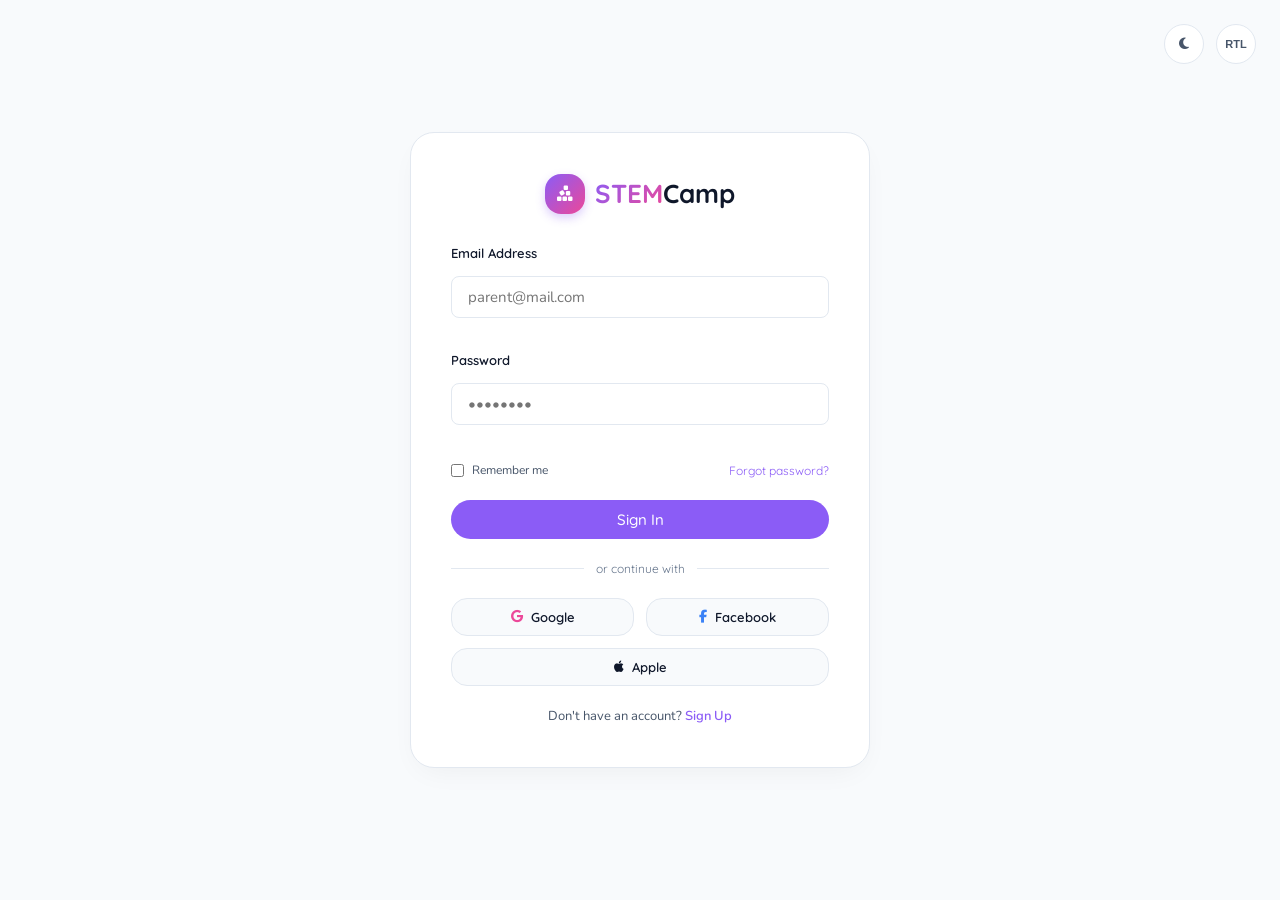
==== commit 5de8da1c: "hhhh" ====
--- a/login.html
+++ b/login.html
@@ -73,6 +73,9 @@
             </button>
             <button type="button" class="btn-oauth" id="oauth-facebook">
                 <i class="fa-brands fa-facebook-f text-blue"></i> Facebook
+            </button>
+            <button type="button" class="btn-oauth btn-oauth-apple" id="oauth-apple">
+                <i class="fa-brands fa-apple"></i> Apple
             </button>
         </div>
 
--- a/style.css
+++ b/style.css
@@ -217,6 +217,57 @@
 .text-uppercase { text-transform: uppercase; }
 .text-sm { font-size: 14px; }
 
+/* Issue 11: Improve small text contrast across all pages (light mode) */
+/* text-muted in light mode is #64748b which is ~4.5:1 on white — acceptable,
+   but we darken it slightly for small text to ensure AA compliance */
+body.light-theme .text-muted,
+body:not(.dark-theme) .text-muted {
+    color: #4b5563 !important;
+}
+/* Section descriptions and captions */
+.section-desc,
+.author-sub,
+.teacher-bio,
+.teacher-badge,
+.node-content p,
+.timeline-content p,
+.day-body p,
+.p-caption,
+.badge-card p,
+.leader-info p,
+.philosophy-card p,
+.facility-list p,
+.pricing-bullets li,
+.counter-card p {
+    color: #374151 !important;
+}
+body.dark-theme .section-desc,
+body.dark-theme .author-sub,
+body.dark-theme .teacher-bio,
+body.dark-theme .teacher-badge,
+body.dark-theme .node-content p,
+body.dark-theme .timeline-content p,
+body.dark-theme .day-body p,
+body.dark-theme .p-caption,
+body.dark-theme .badge-card p,
+body.dark-theme .leader-info p,
+body.dark-theme .philosophy-card p,
+body.dark-theme .facility-list p,
+body.dark-theme .pricing-bullets li,
+body.dark-theme .counter-card p {
+    color: var(--text-secondary) !important;
+}
+/* Subtitle tags in non-hero areas */
+.subtitle {
+    font-family: var(--font-heading);
+    font-size: 14px;
+    text-transform: uppercase;
+    letter-spacing: 1.5px;
+    display: inline-block;
+    margin-bottom: 10px;
+    font-weight: 700;
+}
+
 /* ==========================================================================
    BUTTONS & FORMS
    ========================================================================== */
@@ -252,7 +303,17 @@
 
 .btn-primary:hover {
     background-color: var(--purple-hover);
+    color: #ffffff !important;
     transform: translateY(-2px);
+}
+
+/* Issue 5: Ensure login button always has white text, even on hover */
+.login-btn {
+    color: #ffffff !important;
+}
+.login-btn:hover {
+    color: #ffffff !important;
+    background-color: var(--purple-hover) !important;
 }
 
 .btn-secondary {
@@ -428,11 +489,19 @@
     color: var(--text-secondary);
     padding: 8px 12px;
     border-radius: var(--radius-sm);
+    transition: all var(--transition-fast);
 }
 
 .nav-link:hover {
     color: var(--purple);
     background-color: var(--bg-secondary);
+}
+
+/* Issue 6: Active state highlighting for nav links */
+.nav-link.active {
+    color: var(--purple) !important;
+    background-color: var(--purple-light);
+    font-weight: 700;
 }
 
 /* Dropdown Menu System */
@@ -654,15 +723,6 @@
     margin: 0 auto 48px auto;
 }
 
-.subtitle {
-    font-family: var(--font-heading);
-    font-size: 14px;
-    text-transform: uppercase;
-    letter-spacing: 1.5px;
-    display: inline-block;
-    margin-bottom: 10px;
-}
-
 .section-title {
     font-size: 32px;
     margin-bottom: 16px;
@@ -797,6 +857,9 @@
     border-radius: var(--radius-md);
     padding: 32px;
     transition: all var(--transition-fast);
+    /* Issue 8: Equal height flex column for consistent alignment */
+    display: flex;
+    flex-direction: column;
 }
 
 .pathway-card:hover {
@@ -805,6 +868,15 @@
     border-color: var(--purple);
 }
 
+/* Issue 2: Image area for pathway cards */
+.pathway-card-img {
+    width: 100%;
+    height: 160px;
+    object-fit: cover;
+    border-radius: var(--radius-sm);
+    margin-bottom: 20px;
+}
+
 .pathway-icon {
     width: 56px;
     height: 56px;
@@ -824,10 +896,13 @@
     color: var(--text-secondary);
     font-size: 14px;
     margin-bottom: 20px;
+    /* Issue 8: ensure description takes consistent space */
+    flex-shrink: 0;
 }
 
 .pathway-details {
     margin-bottom: 24px;
+    flex: 1;
 }
 
 .pathway-details li {
@@ -844,6 +919,8 @@
     display: flex;
     align-items: center;
     gap: 6px;
+    /* Issue 8: pin link to bottom of card */
+    margin-top: auto;
 }
 
 /* Home 1 Section 3: Safety & Compliance */
@@ -1009,6 +1086,9 @@
     border-radius: var(--radius-md);
     padding: 32px;
     box-shadow: var(--card-shadow);
+    /* Issue 9: Equal height flex column for aligned author section */
+    display: flex;
+    flex-direction: column;
 }
 
 .stars {
@@ -1021,6 +1101,14 @@
     font-size: 15px;
     color: var(--text-secondary);
     margin-bottom: 24px;
+    /* Issue 9: push author to bottom */
+    flex: 1;
+}
+
+.testimonial-author {
+    margin-top: auto;
+    padding-top: 16px;
+    border-top: 1px solid var(--border-color);
 }
 
 .testimonial-author h4 {
@@ -1159,15 +1247,39 @@
 /* Home 2 Section 3: Photo Stream */
 .photo-stream-grid {
     display: grid;
-    grid-template-columns: repeat(4, 1fr);
+    grid-template-columns: repeat(3, 1fr);
+    grid-auto-rows: 200px;
     gap: 16px;
 }
 
 .stream-item {
     border-radius: var(--radius-md);
     overflow: hidden;
-    height: 200px;
     box-shadow: var(--card-shadow);
+    position: relative;
+}
+
+/* Caption overlay on stream items */
+.stream-caption {
+    position: absolute;
+    bottom: 0;
+    left: 0;
+    right: 0;
+    background: linear-gradient(transparent, rgba(15, 23, 42, 0.75));
+    color: #ffffff;
+    padding: 20px 14px 10px 14px;
+    font-family: var(--font-heading);
+    font-size: 13px;
+    font-weight: 600;
+    display: flex;
+    align-items: center;
+    gap: 6px;
+    opacity: 0;
+    transition: opacity var(--transition-fast);
+}
+
+.stream-item:hover .stream-caption {
+    opacity: 1;
 }
 
 .stream-img {
@@ -1284,6 +1396,35 @@
     display: flex;
     align-items: center;
     gap: 10px;
+}
+
+/* Fix: earlybird calculator card uses theme-aware colors in both light and dark mode */
+.earlybird-calculator {
+    color: var(--text-primary) !important;
+}
+
+.earlybird-calculator h3 {
+    color: var(--text-primary) !important;
+}
+
+.earlybird-calculator p,
+.earlybird-calculator label,
+.earlybird-calculator .text-muted {
+    color: var(--text-secondary) !important;
+}
+
+.earlybird-calculator .output-label {
+    color: var(--text-muted) !important;
+}
+
+.earlybird-calculator .output-value {
+    color: var(--purple) !important;
+}
+
+.earlybird-calculator .form-input {
+    background-color: var(--input-bg) !important;
+    color: var(--text-primary) !important;
+    border-color: var(--border-color) !important;
 }
 
 .price-output-box {
@@ -1619,6 +1760,33 @@
 /* ==========================================================================
    CONTACT VIEW
    ========================================================================== */
+/* Issue 14: Remove empty space — tighten contact hero section */
+.contact-hero.section-ct-1 {
+    padding: 64px 0 !important;
+}
+
+.contact-form-section.section-ct-2 {
+    padding: 64px 0 !important;
+}
+
+/* Ensure the contact form grid doesn't create extra whitespace */
+.contact-form-section .grid-2-equal {
+    align-items: center;
+}
+
+/* Left text column — no stretching */
+.c-form-text {
+    display: flex;
+    flex-direction: column;
+    justify-content: center;
+    align-self: center;
+}
+
+/* Right form box — align to top so it doesn't float */
+.c-form-box {
+    align-self: start;
+}
+
 .contact-mini-card {
     background-color: var(--bg-primary);
     border: 1px solid var(--border-color);
@@ -1853,10 +2021,19 @@
     justify-content: space-between;
 }
 
+.topbar-left {
+    display: flex;
+    align-items: center;
+    gap: 12px;
+    min-width: 0;
+    flex: 1;
+}
+
 .topbar-right {
     display: flex;
     align-items: center;
     gap: 20px;
+    flex-shrink: 0;
 }
 
 .topbar-notification {
@@ -2257,18 +2434,7 @@
         display: none;
     }
     
-    .dashboard-sidebar {
-        width: 80px;
-    }
-    
-    .sidebar-logo .logo-text, .sidebar-link span {
-        display: none;
-    }
-    
-    .sidebar-link {
-        justify-content: center;
-        font-size: 20px;
-    }
+    /* Icon-only sidebar only on tablets (769px+), NOT on mobile */
 }
 
 @media (max-width: 768px) {
@@ -2359,6 +2525,12 @@
     background: var(--hero-overlay-light), url('./s14.jpg') no-repeat center center/cover !important;
 }
 
+/* Issue 7: Fix hero section text contrast - stronger overlay for all hero sections */
+:root {
+    --hero-overlay-light: linear-gradient(135deg, rgba(15, 23, 42, 0.60), rgba(15, 23, 42, 0.50));
+    --hero-overlay-blue: linear-gradient(135deg, rgba(11, 19, 41, 0.60), rgba(15, 23, 42, 0.50));
+}
+
 /* Ensure headings/text stand out clearly on hero sections */
 .hero-section h1, .hero-finder h1, .about-hero h1, .services-hero h1, .contact-hero h1,
 .hero-section h2, .hero-finder h2, .about-hero h2, .services-hero h2, .contact-hero h2,
@@ -2370,7 +2542,43 @@
 .services-hero .section-title, .services-hero .section-desc,
 .hero-section .stat-num, .hero-section .stat-lbl {
     color: #ffffff !important;
-    text-shadow: 0 2px 4px rgba(0, 0, 0, 0.6) !important;
+    text-shadow: 0 2px 6px rgba(0, 0, 0, 0.75) !important;
+}
+
+/* Issue 1: Fix hero right-side glass card text contrast in Light Mode */
+.hero-interactive-card,
+.hero-interactive-card h3,
+.hero-interactive-card p,
+.hero-interactive-card .progress-label,
+.hero-interactive-card .progress-label span {
+    color: var(--text-primary) !important;
+    text-shadow: none !important;
+}
+/* Ensure the glass card itself is opaque enough in light mode */
+.hero-visual .glass-card {
+    background: rgba(255, 255, 255, 0.96) !important;
+    border: 1px solid rgba(226, 232, 240, 0.9) !important;
+    backdrop-filter: blur(16px);
+}
+body.dark-theme .hero-visual .glass-card {
+    background: rgba(30, 41, 59, 0.96) !important;
+    border: 1px solid rgba(51, 65, 85, 0.9) !important;
+}
+.hero-visual .glass-card .card-header-icon {
+    background-color: var(--purple-light) !important;
+    color: var(--purple) !important;
+}
+.hero-visual .glass-card h3 {
+    color: var(--text-primary) !important;
+    text-shadow: none !important;
+}
+.hero-visual .glass-card p {
+    color: var(--text-secondary) !important;
+    text-shadow: none !important;
+}
+.hero-visual .glass-card .progress-label span {
+    color: var(--text-secondary) !important;
+    text-shadow: none !important;
 }
 
 /* 2. Remove whitespace before footer on all pages */
@@ -2571,6 +2779,23 @@
     gap: 12px;
 }
 
+/* Issue 4: Apple sign-in spans full width when 3rd item */
+.btn-oauth-apple {
+    grid-column: 1 / -1;
+    background-color: #000000;
+    color: #ffffff;
+    border-color: #000000;
+}
+body.dark-theme .btn-oauth-apple {
+    background-color: #1c1c1e;
+    border-color: #3a3a3c;
+    color: #ffffff;
+}
+.btn-oauth-apple:hover {
+    background-color: #1c1c1e !important;
+    color: #ffffff !important;
+}
+
 .btn-oauth {
     display: flex;
     align-items: center;
@@ -2804,34 +3029,91 @@
         margin-right: 0;
         margin-left: 12px;
     }
+
+    /* Sidebar: fully hidden off-screen, slides in on .active */
     .dashboard-sidebar {
         position: fixed !important;
-        top: 0;
-        bottom: 0;
-        left: -260px;
-        width: 260px !important;
-        z-index: 2000;
-        transition: all 0.3s ease-in-out;
-        box-shadow: 4px 0 12px rgba(0,0,0,0.15);
+        top: 0 !important;
+        bottom: 0 !important;
+        left: -280px !important;
+        width: 260px !important;       /* override the 72px icon-only from 1024px */
+        z-index: 2000 !important;
+        transition: left 0.3s ease-in-out !important;
+        box-shadow: 4px 0 16px rgba(0,0,0,0.25) !important;
+        overflow-y: auto !important;
+        padding: 24px 0 !important;    /* restore full padding */
+        height: 100vh !important;
     }
     .dashboard-sidebar.active {
         left: 0 !important;
     }
     body.rtl .dashboard-sidebar {
-        left: auto;
-        right: -260px;
-        box-shadow: -4px 0 12px rgba(0,0,0,0.15);
+        left: auto !important;
+        right: -280px !important;
+        transition: right 0.3s ease-in-out !important;
+        box-shadow: -4px 0 16px rgba(0,0,0,0.25) !important;
     }
     body.rtl .dashboard-sidebar.active {
         right: 0 !important;
-    }
-    /* Re-enable logo text and titles in sliding mobile menu */
-    .sidebar-logo .logo-text, .sidebar-link span {
-        display: block !important;
+        left: auto !important;
+    }
+
+    /* Content area: always full width — sidebar floats above via fixed position */
+    .dashboard-view {
+        flex-direction: row !important;
+        height: 100vh !important;
+        overflow: hidden !important;
+    }
+    .dashboard-content {
+        width: 100% !important;
+        height: 100vh !important;
+        overflow: hidden !important;
+        flex: 1 !important;
+        margin-left: 0 !important;
+    }
+
+    /* Dim overlay when sidebar is open */
+    .dashboard-sidebar-overlay {
+        display: none;
+        position: fixed;
+        inset: 0;
+        background-color: rgba(0, 0, 0, 0.45);
+        z-index: 1999;
+    }
+    .dashboard-sidebar-overlay.active {
+        display: block;
+    }
+
+    /* Re-enable logo text and full sidebar layout inside slide-in drawer */
+    .sidebar-logo {
+        padding: 0 24px 24px 24px !important;
+        justify-content: flex-start !important;
+        display: flex !important;
+    }
+    .sidebar-logo .logo-text {
+        display: flex !important;
     }
     .sidebar-link {
         justify-content: flex-start !important;
-        font-size: 16px !important;
+        font-size: 15px !important;
+        padding: 12px 24px !important;
+        gap: 12px !important;
+        flex-direction: row !important;
+    }
+    .sidebar-link span {
+        display: inline !important;
+        font-size: 15px !important;
+    }
+    /* Keep badge visible with text */
+    .sidebar-link .badge-pending {
+        display: inline-flex !important;
+        position: static !important;
+        font-size: 10px !important;
+        padding: 2px 6px !important;
+        width: auto !important;
+        height: auto !important;
+        border-radius: var(--radius-full) !important;
+        min-width: unset !important;
     }
 }
 
@@ -2857,3 +3139,226 @@
         gap: 16px !important;
     }
 }
+
+/* ==========================================================================
+   RESPONSIVENESS FIXES (360px and tablet-specific)
+   ========================================================================== */
+
+/* Responsiveness Issue 1: Fix theme/LTR icon layout on auth pages at 360px */
+@media (max-width: 400px) {
+    .auth-header-toggles {
+        top: 12px;
+        right: 12px;
+        gap: 8px;
+    }
+    .auth-header-toggles .theme-toggle,
+    .auth-header-toggles .dir-toggle {
+        width: 36px;
+        height: 36px;
+        font-size: 13px;
+    }
+    .auth-card {
+        padding: 28px 20px;
+        border-radius: var(--radius-md);
+    }
+    /* Ensure card doesn't overflow viewport at 360px */
+    .auth-body {
+        padding: 56px 12px 20px 12px;
+        align-items: flex-start;
+    }
+    .oauth-buttons {
+        grid-template-columns: 1fr;
+    }
+}
+
+/* Responsiveness Issue 2: Nav bar contrast at 360px-768px (mobile menu) */
+@media (max-width: 768px) {
+    /* Ensure mobile nav menu has solid non-transparent background for contrast */
+    .nav-menu {
+        background-color: var(--bg-primary) !important;
+        border-bottom: 2px solid var(--border-color) !important;
+        z-index: 999;
+    }
+    /* Ensure nav links in mobile drawer have full contrast */
+    .nav-menu .nav-link {
+        color: var(--text-primary) !important;
+        font-size: 16px;
+        padding: 10px 12px;
+        width: 100%;
+        display: block;
+    }
+    .nav-menu .nav-link:hover {
+        color: var(--purple) !important;
+        background-color: var(--purple-light) !important;
+    }
+    .nav-menu .dropdown-item {
+        color: var(--text-primary) !important;
+        font-size: 15px;
+    }
+    /* Keep hamburger icon always visible against the semi-transparent header */
+    .mobile-nav-toggle {
+        background-color: var(--bg-primary) !important;
+        color: var(--text-primary) !important;
+        border-color: var(--border-color) !important;
+    }
+    .header-container {
+        padding: 12px 16px;
+    }
+}
+
+/* Responsiveness Issue 2: Nav bar contrast specifically at 360px */
+@media (max-width: 400px) {
+    .header-container {
+        padding: 10px 12px;
+    }
+    .logo {
+        font-size: 20px;
+    }
+    .logo-icon {
+        width: 34px;
+        height: 34px;
+        font-size: 15px;
+    }
+}
+
+/* Responsiveness Issue 3: Home2 STEM curriculum explorer tab layout at 360px */
+@media (max-width: 480px) {
+    .tabs-list {
+        flex-direction: column !important;
+        align-items: stretch !important;
+        gap: 8px !important;
+    }
+    .tab-btn {
+        width: 100% !important;
+        text-align: center !important;
+        font-size: 14px !important;
+        padding: 10px 16px !important;
+        border-radius: var(--radius-md) !important;
+    }
+    .tab-pane .grid-2-equal {
+        grid-template-columns: 1fr !important;
+    }
+    .outcome-card {
+        margin-top: 16px;
+    }
+    /* Fix tab text content overflow */
+    .tab-text-content,
+    .tab-visual-content {
+        width: 100% !important;
+        min-width: 0 !important;
+    }
+    /* Filter controls row single column */
+    .filter-controls-row {
+        grid-template-columns: 1fr !important;
+    }
+}
+
+/* Responsiveness Issue 4: Dashboard sidebar at 1024px — icon-only mode (tablets only, NOT mobile) */
+@media (min-width: 769px) and (max-width: 1024px) {
+    /* Sidebar icon-only: keep the icons readable and properly centered */
+    .dashboard-sidebar {
+        width: 72px !important;
+        padding: 16px 0 !important;
+    }
+    .sidebar-logo {
+        padding: 0 0 20px 0 !important;
+        justify-content: center !important;
+    }
+    .sidebar-logo .logo-text {
+        display: none !important;
+    }
+    .sidebar-link {
+        justify-content: center !important;
+        padding: 14px !important;
+        font-size: 20px !important;
+        gap: 0 !important;
+    }
+    .sidebar-link span,
+    .sidebar-link .badge-pending {
+        display: none !important;
+    }
+    /* Show notification dot on icon-only sidebar */
+    .sidebar-link {
+        position: relative;
+    }
+    .sidebar-link .badge-pending {
+        position: absolute;
+        top: 6px;
+        right: 6px;
+        display: flex !important;
+        width: 8px;
+        height: 8px;
+        padding: 0;
+        border-radius: 50%;
+        font-size: 0;
+        min-width: unset;
+    }
+    /* Topbar title stays visible */
+    .dashboard-topbar {
+        padding: 14px 20px !important;
+    }
+    /* Dashboard content area adjusts to fill remaining space */
+    .dashboard-content {
+        min-width: 0 !important;
+    }
+    /* Topbar right: reduce gap on smaller screens */
+    .topbar-right {
+        gap: 12px !important;
+    }
+    .profile-name {
+        display: none !important;
+    }
+}
+
+/* Responsiveness Issue 5: Dashboard at 360px — slide-in sidebar, compact topbar */
+@media (max-width: 768px) {
+    .dashboard-topbar {
+        padding: 12px 16px !important;
+        flex-wrap: wrap;
+        gap: 8px;
+    }
+    .topbar-left {
+        display: flex;
+        align-items: center;
+        gap: 8px;
+        min-width: 0;
+        flex: 1;
+    }
+    .topbar-left h2 {
+        font-size: 16px !important;
+        white-space: nowrap;
+        overflow: hidden;
+        text-overflow: ellipsis;
+    }
+    .topbar-right {
+        gap: 8px !important;
+        flex-shrink: 0;
+    }
+    /* Ensure theme/dir toggles in topbar are smaller */
+    .dashboard-topbar .theme-toggle,
+    .dashboard-topbar .dir-toggle {
+        width: 34px !important;
+        height: 34px !important;
+        font-size: 13px !important;
+    }
+    .dashboard-panel-container {
+        padding: 16px !important;
+    }
+    /* Stack stat cards */
+    .dashboard-panel .grid-3,
+    .dashboard-panel .grid-4 {
+        grid-template-columns: 1fr !important;
+    }
+    .dashboard-panel .grid-2-equal {
+        grid-template-columns: 1fr !important;
+    }
+    /* Fix schedule calendar */
+    .schedule-calendar-grid {
+        grid-template-columns: 1fr !important;
+    }
+    /* Fix signature canvas overflow */
+    #signature-canvas {
+        max-width: 100% !important;
+        width: 100% !important;
+    }
+}
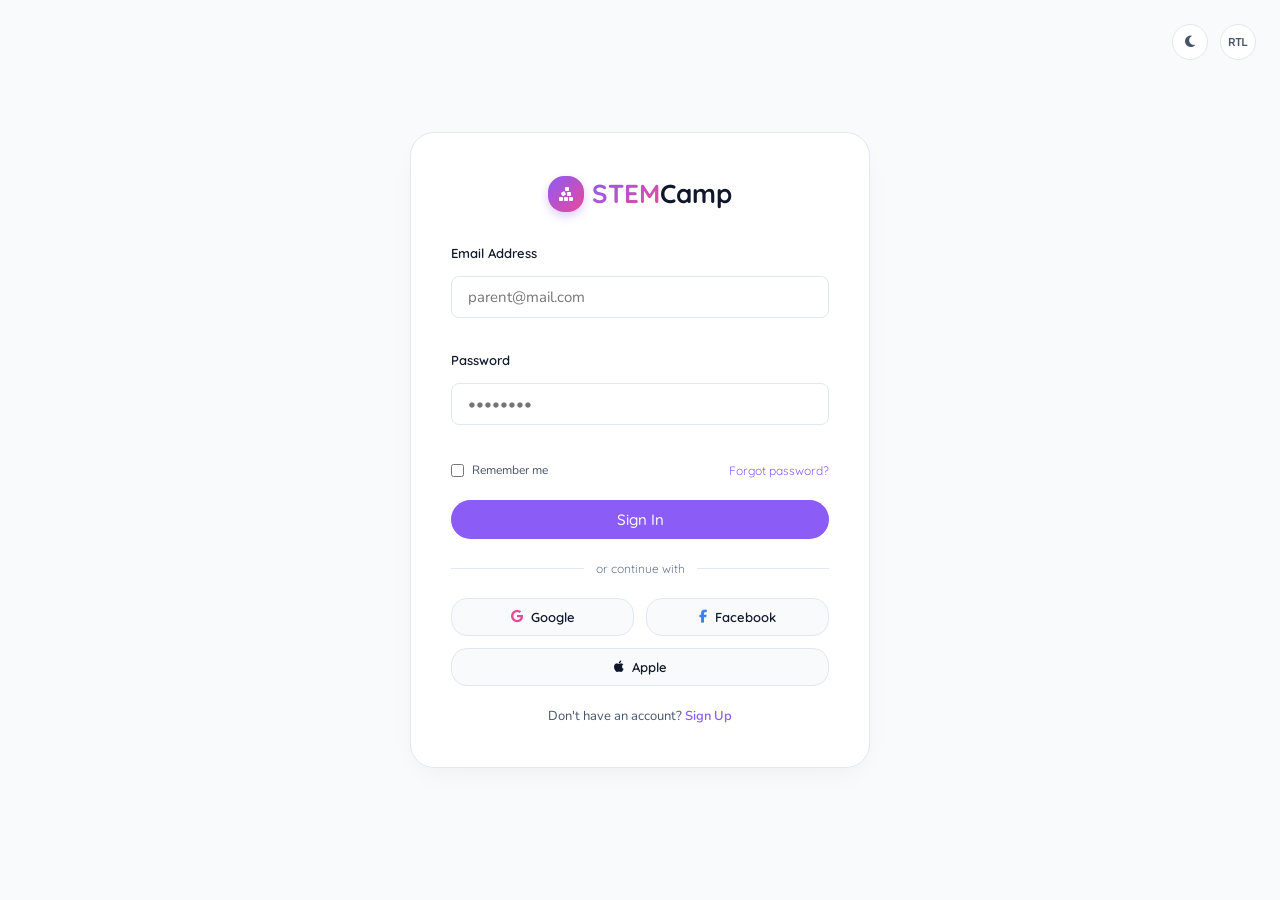
==== commit 0530ee2f: "hh" ====
--- a/login.html
+++ b/login.html
@@ -32,7 +32,7 @@
     <!-- Login Container -->
     <div class="auth-card">
         <!-- Logo -->
-        <a href="index.html" class="logo">
+        <a href="home1.html" class="logo">
             <div class="logo-icon">
                 <i class="fa-solid fa-cubes-stacked"></i>
             </div>
@@ -150,9 +150,9 @@
                     
                     // Simple simulated routing logic
                     if (email.toLowerCase().includes('admin')) {
-                        window.location.href = 'index.html?view=admin-dashboard';
+                        window.location.href = 'admin-dashboard.html';
                     } else {
-                        window.location.href = 'index.html?view=user-dashboard';
+                        window.location.href = 'user-dashboard.html';
                     }
                 });
             }
@@ -161,7 +161,7 @@
             const socialButtons = document.querySelectorAll('.btn-oauth');
             socialButtons.forEach(btn => {
                 btn.addEventListener('click', () => {
-                    window.location.href = 'index.html?view=user-dashboard';
+                    window.location.href = 'user-dashboard.html';
                 });
             });
         });
--- a/style.css
+++ b/style.css
@@ -310,6 +310,9 @@
 /* Issue 5: Ensure login button always has white text, even on hover */
 .login-btn {
     color: #ffffff !important;
+    padding: 8px 16px !important;
+    font-size: 13.5px !important;
+    gap: 6px !important;
 }
 .login-btn:hover {
     color: #ffffff !important;
@@ -434,36 +437,39 @@
 }
 
 .header-container {
-    max-width: 1200px;
+    max-width: 1280px;
     margin: 0 auto;
-    padding: 16px 24px;
+    padding: 12px 32px;
     display: flex;
     align-items: center;
     justify-content: space-between;
+    gap: 16px;
 }
 
 /* LOGO DESIGNS */
 .logo {
     display: flex;
     align-items: center;
-    gap: 10px;
-    font-family: var(--font-heading);
-    font-size: 24px;
+    gap: 8px;
+    font-family: var(--font-heading);
+    font-size: 20px;
     font-weight: 700;
     color: var(--text-primary);
+    flex-shrink: 0;
 }
 
 .logo-icon {
-    width: 40px;
-    height: 40px;
+    width: 36px;
+    height: 36px;
     border-radius: var(--radius-md);
     background: linear-gradient(135deg, var(--purple), var(--pink));
     display: flex;
     align-items: center;
     justify-content: center;
     color: #ffffff;
-    font-size: 18px;
+    font-size: 16px;
     box-shadow: 0 4px 10px rgba(139, 92, 246, 0.3);
+    flex-shrink: 0;
 }
 
 .logo-highlight {
@@ -472,10 +478,19 @@
     -webkit-text-fill-color: transparent;
 }
 
+/* NAV MENU — desktop: centered flex between logo and actions */
+.nav-menu {
+    flex: 1;
+    display: flex;
+    justify-content: center;
+    align-items: center;
+}
+
 .nav-links {
     display: flex;
     align-items: center;
-    gap: 24px;
+    gap: 2px;
+    flex-wrap: nowrap;
 }
 
 .nav-item {
@@ -485,11 +500,15 @@
 .nav-link {
     font-family: var(--font-heading);
     font-weight: 500;
-    font-size: 15px;
+    font-size: 13.5px;
     color: var(--text-secondary);
-    padding: 8px 12px;
+    padding: 7px 11px;
     border-radius: var(--radius-sm);
     transition: all var(--transition-fast);
+    white-space: nowrap;
+    display: flex;
+    align-items: center;
+    gap: 4px;
 }
 
 .nav-link:hover {
@@ -544,12 +563,13 @@
 .header-actions {
     display: flex;
     align-items: center;
-    gap: 16px;
+    gap: 8px;
+    flex-shrink: 0;
 }
 
 .theme-toggle, .dir-toggle, .mobile-nav-toggle {
-    width: 40px;
-    height: 40px;
+    width: 36px;
+    height: 36px;
     border-radius: var(--radius-full);
     border: 1px solid var(--border-color);
     background-color: var(--bg-primary);
@@ -559,6 +579,7 @@
     align-items: center;
     justify-content: center;
     transition: all var(--transition-fast);
+    flex-shrink: 0;
 }
 
 .theme-toggle:hover, .dir-toggle:hover, .mobile-nav-toggle:hover {
@@ -567,7 +588,7 @@
 }
 
 .dir-toggle span {
-    font-size: 11px;
+    font-size: 10px;
     font-weight: 700;
 }
 
@@ -1758,7 +1779,235 @@
 }
 
 /* ==========================================================================
-   CONTACT VIEW
+   BLOG VIEW
+   ========================================================================== */
+
+/* Section 1: Hero */
+.blog-hero {
+    background: linear-gradient(135deg, rgba(15, 23, 42, 0.60), rgba(15, 23, 42, 0.50)), url('./h1.webp') no-repeat center center / cover;
+    border-bottom: 1px solid var(--border-color);
+}
+
+/* Blog hero text — white on dark overlay */
+.blog-hero .subtitle,
+.blog-hero .section-title,
+.blog-hero .section-desc {
+    color: #ffffff !important;
+    text-shadow: 0 2px 6px rgba(0, 0, 0, 0.6) !important;
+}
+
+.blog-filter-btn.active {
+    background-color: var(--purple) !important;
+    color: #ffffff !important;
+    border-color: var(--purple) !important;
+}
+
+/* Section 2: Article cards */
+.blog-card {
+    background-color: var(--bg-primary);
+    border: 1px solid var(--border-color);
+    border-radius: var(--radius-md);
+    overflow: hidden;
+    box-shadow: var(--card-shadow);
+    display: flex;
+    flex-direction: column;
+    transition: transform var(--transition-fast), box-shadow var(--transition-fast);
+}
+
+.blog-card:hover {
+    transform: translateY(-5px);
+    box-shadow: 0 20px 40px -12px rgba(0,0,0,0.1);
+}
+
+.blog-card.hidden {
+    display: none !important;
+}
+
+.blog-card-header {
+    padding: 24px 24px 16px 24px;
+    display: flex;
+    align-items: center;
+    gap: 12px;
+}
+
+.blog-card-icon {
+    width: 44px;
+    height: 44px;
+    border-radius: var(--radius-sm);
+    display: flex;
+    align-items: center;
+    justify-content: center;
+    font-size: 20px;
+    background-color: rgba(255,255,255,0.6);
+    flex-shrink: 0;
+}
+
+.blog-category-tag {
+    font-family: var(--font-heading);
+    font-size: 12px;
+    font-weight: 700;
+    text-transform: uppercase;
+    letter-spacing: 1px;
+}
+
+.blog-card-body {
+    padding: 0 24px 24px 24px;
+    display: flex;
+    flex-direction: column;
+    flex: 1;
+}
+
+.blog-meta {
+    display: flex;
+    gap: 16px;
+    font-size: 12px;
+    color: var(--text-muted);
+    margin-bottom: 12px;
+    font-family: var(--font-heading);
+}
+
+.blog-meta span {
+    display: flex;
+    align-items: center;
+    gap: 5px;
+}
+
+.blog-card-body h3 {
+    font-size: 17px;
+    margin-bottom: 10px;
+    line-height: 1.35;
+}
+
+.blog-card-body p {
+    font-size: 14px;
+    color: var(--text-secondary);
+    line-height: 1.6;
+    flex: 1;
+    margin-bottom: 20px;
+}
+
+.blog-author-row {
+    display: flex;
+    align-items: center;
+    gap: 10px;
+    margin-bottom: 16px;
+    padding-top: 16px;
+    border-top: 1px solid var(--border-color);
+}
+
+.blog-author-avatar {
+    width: 36px;
+    height: 36px;
+    border-radius: var(--radius-full);
+    display: flex;
+    align-items: center;
+    justify-content: center;
+    font-size: 14px;
+    flex-shrink: 0;
+}
+
+.blog-author-row strong {
+    display: block;
+    font-size: 13px;
+    font-family: var(--font-heading);
+}
+
+.blog-author-row .text-sm {
+    font-size: 11px;
+    color: var(--text-muted);
+}
+
+.blog-read-more {
+    font-family: var(--font-heading);
+    font-size: 13px;
+    font-weight: 600;
+    color: var(--purple);
+    display: inline-flex;
+    align-items: center;
+    gap: 6px;
+    margin-top: auto;
+    transition: gap var(--transition-fast);
+}
+
+.blog-read-more:hover {
+    gap: 10px;
+    color: var(--purple-hover);
+}
+
+/* Section 3: Newsletter */
+.blog-newsletter-section {
+    background: linear-gradient(135deg, var(--bg-secondary), var(--bg-alt));
+}
+
+.blog-newsletter-card {
+    max-width: 900px;
+    margin: 0 auto;
+    padding: 48px;
+}
+
+.blog-newsletter-grid {
+    display: grid;
+    grid-template-columns: 1fr 1fr;
+    gap: 48px;
+    align-items: start;
+}
+
+.blog-nl-icon {
+    width: 60px;
+    height: 60px;
+    border-radius: var(--radius-md);
+    display: flex;
+    align-items: center;
+    justify-content: center;
+    font-size: 26px;
+    margin-bottom: 20px;
+}
+
+.blog-nl-left h2 {
+    font-size: 26px;
+    margin-bottom: 12px;
+}
+
+.blog-nl-perks {
+    margin-top: 20px;
+    display: flex;
+    flex-direction: column;
+    gap: 10px;
+}
+
+.blog-nl-perks li {
+    display: flex;
+    align-items: center;
+    gap: 10px;
+    font-size: 14px;
+    font-weight: 500;
+}
+
+.blog-nl-form {
+    display: flex;
+    flex-direction: column;
+    gap: 14px;
+}
+
+/* Responsive: Blog */
+@media (max-width: 768px) {
+    .blog-newsletter-grid {
+        grid-template-columns: 1fr;
+        gap: 32px;
+    }
+    .blog-newsletter-card {
+        padding: 28px 20px;
+    }
+}
+
+@media (max-width: 480px) {
+    .blog-articles-grid {
+        grid-template-columns: 1fr !important;
+    }
+}
+
+/* ==========================================================================
+   DIRECTORY CARD
    ========================================================================== */
 /* Issue 14: Remove empty space — tighten contact hero section */
 .contact-hero.section-ct-1 {
@@ -3178,6 +3427,9 @@
         background-color: var(--bg-primary) !important;
         border-bottom: 2px solid var(--border-color) !important;
         z-index: 999;
+        /* Reset desktop flex centering */
+        flex: none;
+        justify-content: flex-start;
     }
     /* Ensure nav links in mobile drawer have full contrast */
     .nav-menu .nav-link {
